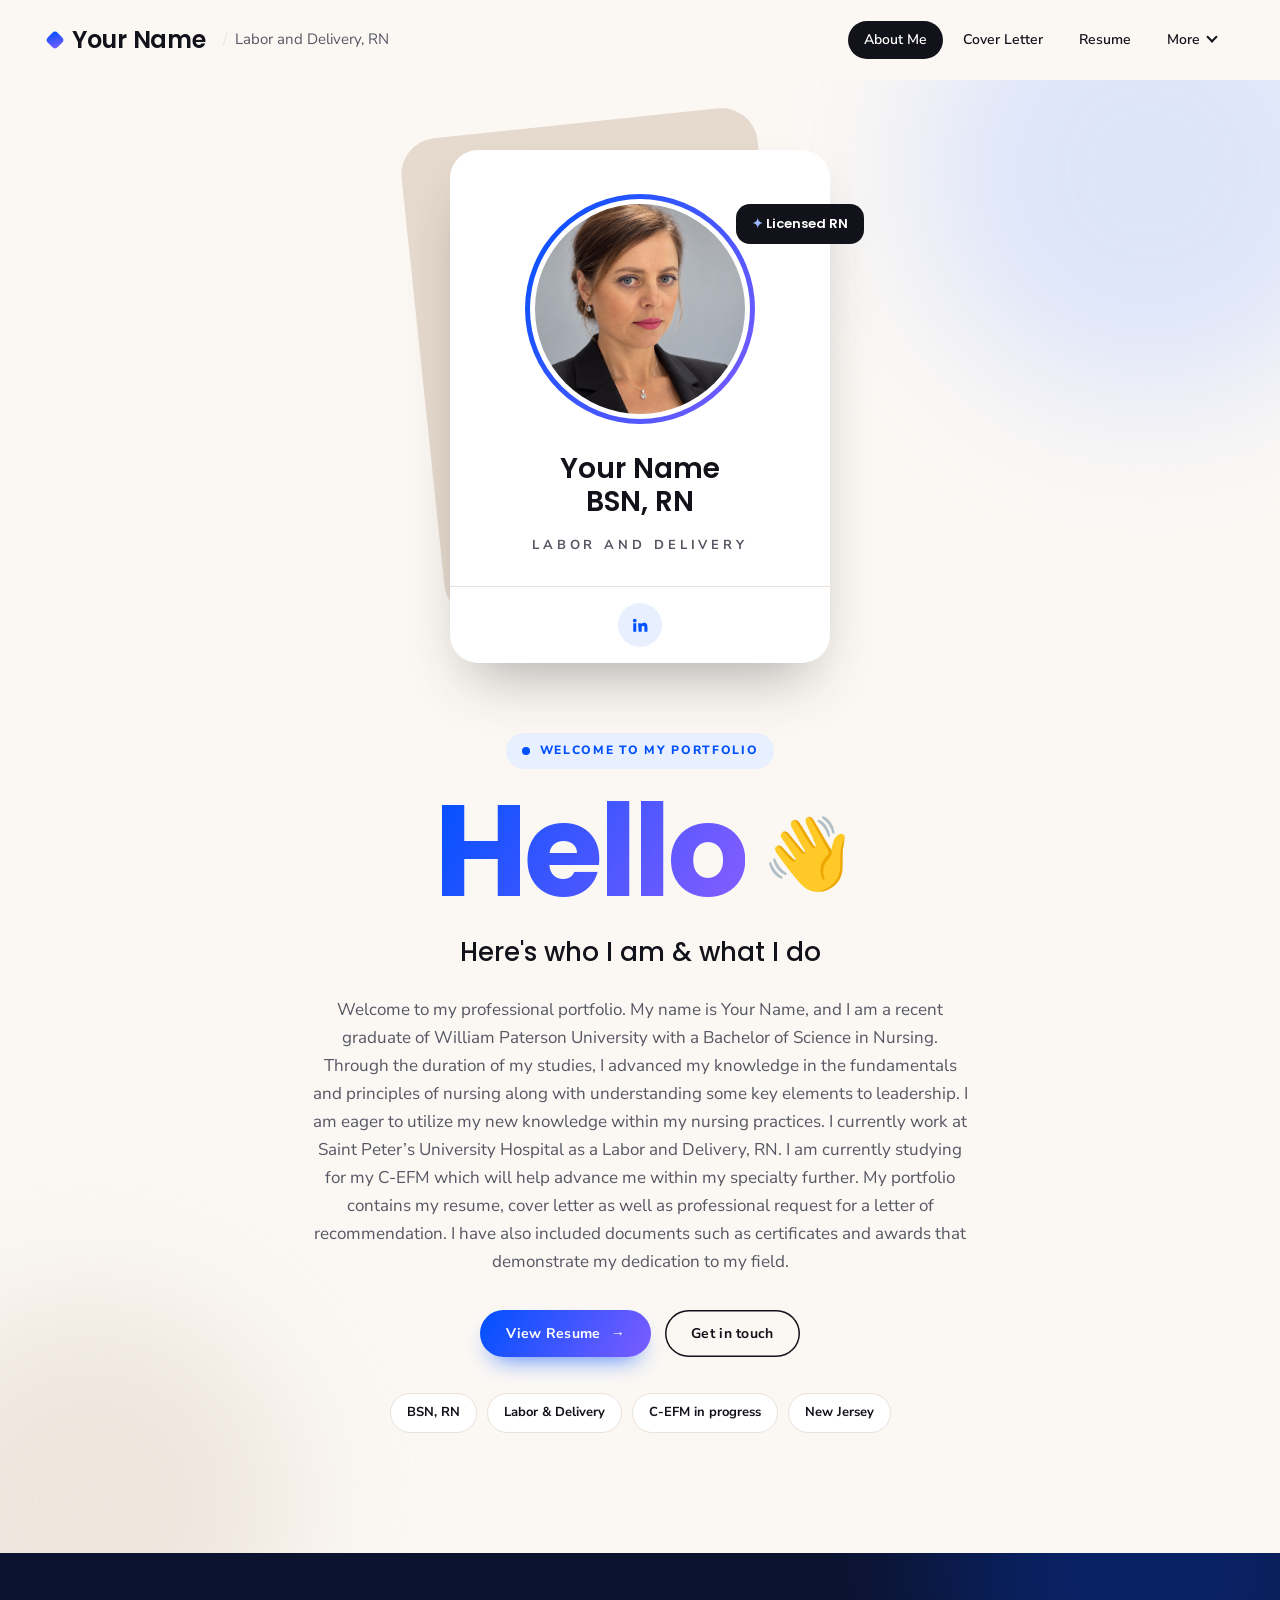
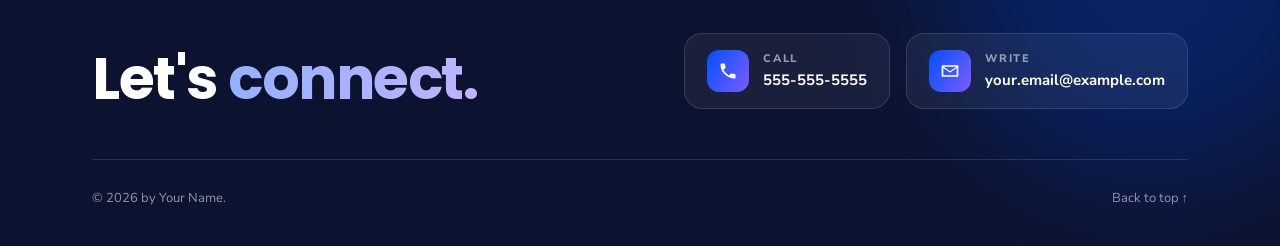
==== index.html @ bca7ead1 "Force browsers to load the new stylesheet Co-Authored-By: Claude Opus 5.5 (1M context) <noreply@anth" ====
<!doctype html>
<html lang="en">
<head>
  <meta charset="utf-8">
  <meta name="viewport" content="width=device-width, initial-scale=1">
  <title>ABOUT ME | Your Name</title>
  <script>document.documentElement.classList.add("js")</script>
  <link rel="preconnect" href="https://fonts.googleapis.com">
  <link rel="preconnect" href="https://fonts.gstatic.com" crossorigin>
  <link href="https://fonts.googleapis.com/css2?family=Nunito+Sans:wght@400;600;700;800&family=Poppins:wght@500;600;700&display=swap" rel="stylesheet">
  <link rel="stylesheet" href="style.css?v=2">
</head>
<body>
  <header class="site-header" id="top">
    <a class="brand" href="index.html">
      <span class="brand-name">Your Name</span>
      <span class="brand-tag">Labor and Delivery, RN</span>
    </a>
    <button class="menu-toggle" aria-label="Menu" aria-expanded="false"><span></span><span></span><span></span></button>
    <nav class="nav">
      <a href="index.html" class="active">About Me</a>
      <a href="cover-letter.html">Cover Letter</a>
      <a href="resume.html">Resume</a>
      <div class="more">
        <button>More</button>
        <div class="dropdown"><div class="dropdown-inner">
          <a href="reference-request.html">Reference Request</a>
          <a href="references.html">References</a>
        </div></div>
      </div>
    </nav>
  </header>

  <main>
    <section class="hero">
      <div class="blob blob-blue"></div>
      <div class="blob blob-beige"></div>
      <div class="container">
        <div class="portrait reveal">
          <div class="badge-float">Licensed RN</div>
          <div class="profile-card">
            <div class="photo-ring"><img class="photo" src="images/headshot.png" alt="Your Name" style="object-position: 50% 22%"></div>
            <h2>Your Name<br>BSN, RN</h2>
            <div class="role">Labor and Delivery</div>
            <div class="social">
              <a href="https://www.linkedin.com/" target="_blank" rel="noopener" aria-label="LinkedIn">
                <svg viewBox="0 0 24 24"><path d="M4.98 3.5a2.5 2.5 0 1 1 0 5 2.5 2.5 0 0 1 0-5zM3 9.5h4V21H3zM9.5 9.5h3.8v1.6h.06c.53-1 1.83-2.06 3.77-2.06 4.03 0 4.77 2.65 4.77 6.1V21h-4v-5.1c0-1.22-.02-2.78-1.7-2.78-1.7 0-1.96 1.33-1.96 2.7V21h-4z"/></svg>
              </a>
            </div>
          </div>
        </div>

        <div class="hero-text">
          <div class="eyebrow reveal"><span class="dot"></span>Welcome to my portfolio</div>
          <h1 class="reveal" style="--d:.1s"><span class="grad-text">Hello</span><span class="wave">👋</span></h1>
          <div class="sub reveal" style="--d:.2s">Here's who I am &amp; what I do</div>
          <p class="reveal" style="--d:.3s">Welcome to my professional portfolio. My name is Your Name, and I am a recent graduate of William Paterson University with a Bachelor of Science in Nursing. Through the duration of my studies, I advanced my knowledge in the fundamentals and principles of nursing along with understanding some key elements to leadership. I am eager to utilize my new knowledge within my nursing practices. I currently work at Saint Peter’s University Hospital as a Labor and Delivery, RN. I am currently studying for my C-EFM which will help advance me within my specialty further. My portfolio contains my resume, cover letter as well as professional request for a letter of recommendation. I have also included documents such as certificates and awards that demonstrate my dedication to my field.</p>
          <div class="actions reveal" style="--d:.4s">
            <a class="btn" href="resume.html">View Resume <span class="arrow">→</span></a>
            <a class="btn btn-ghost" href="mailto:your.email@example.com">Get in touch</a>
          </div>
          <div class="chips reveal" style="--d:.5s">
            <span class="chip">BSN, RN</span>
            <span class="chip">Labor &amp; Delivery</span>
            <span class="chip">C-EFM in progress</span>
            <span class="chip">New Jersey</span>
          </div>
        </div>
      </div>
    </section>
  </main>

  <footer class="site-footer">
    <div class="blob blob-blue"></div>
    <div class="container">
      <div class="footer-top">
        <h2>Let's <span class="light">connect.</span></h2>
        <div class="contact-cards">
          <a class="contact-card" href="tel:5555555555">
            <span class="ic"><svg viewBox="0 0 24 24"><path d="M6.6 10.8a15.1 15.1 0 0 0 6.6 6.6l2.2-2.2a1 1 0 0 1 1-.25c1.1.37 2.3.57 3.6.57a1 1 0 0 1 1 1V20a1 1 0 0 1-1 1A17 17 0 0 1 3 4a1 1 0 0 1 1-1h3.5a1 1 0 0 1 1 1c0 1.25.2 2.45.57 3.57a1 1 0 0 1-.25 1z"/></svg></span>
            <span><span class="label">Call</span><span class="value">555-555-5555</span></span>
          </a>
          <a class="contact-card" href="mailto:your.email@example.com">
            <span class="ic"><svg viewBox="0 0 24 24"><path d="M3 5h18a1 1 0 0 1 1 1v12a1 1 0 0 1-1 1H3a1 1 0 0 1-1-1V6a1 1 0 0 1 1-1zm1.4 2L12 12.2 19.6 7zM20 8.4l-7.4 5.1a1 1 0 0 1-1.2 0L4 8.4V17h16z"/></svg></span>
            <span><span class="label">Write</span><span class="value">your.email@example.com</span></span>
          </a>
        </div>
      </div>
      <div class="footer-bottom">
        <span>© 2026 by Your Name.</span>
        <a href="#top">Back to top ↑</a>
      </div>
    </div>
  </footer>
  <script src="script.js?v=2"></script>
</body>
</html>
---- style.css ----
/* ===== Colors & fonts (change these to restyle the whole site) ===== */
:root {
  --blue: #0050ff;
  --violet: #7c5cff;
  --sky: #e8efff;
  --beige: #e6dace;
  --beige-light: #f4ece6;
  --cream: #fbf8f4;
  --ink: #12131a;
  --ink-soft: #555763;
  --line: #e9e2da;
  --navy: #0c1330;
  --white: #fff;
  --grad: linear-gradient(120deg, var(--blue) 0%, var(--violet) 100%);
  --radius: 22px;
  --shadow: 0 10px 30px -12px rgba(46, 44, 41, .25);
  --shadow-lg: 0 30px 60px -22px rgba(46, 44, 41, .4);
  --heading-font: "Poppins", sans-serif;
  --body-font: "Nunito Sans", "Avenir", Helvetica, Arial, sans-serif;
}

* { box-sizing: border-box; margin: 0; padding: 0; }
html { -webkit-text-size-adjust: 100%; scroll-behavior: smooth; }
body {
  font-family: var(--body-font);
  color: var(--ink);
  background: var(--cream);
  font-size: 15px;
  line-height: 1.65;
  overflow-x: hidden;
}
a { color: inherit; }
img { display: block; max-width: 100%; }
.container { max-width: 1160px; margin: 0 auto; padding: 0 32px; position: relative; z-index: 1; }
.grad-text {
  background: linear-gradient(120deg, var(--blue), var(--violet), var(--blue));
  background-size: 200% 100%;
  -webkit-background-clip: text; background-clip: text; color: transparent;
  animation: shimmer 8s ease-in-out infinite alternate;
}

/* ===== Header ===== */
.site-header {
  position: sticky; top: 0; z-index: 50;
  display: flex; align-items: center; justify-content: space-between;
  padding: 20px 48px;
  background: rgba(251, 248, 244, .78);
  -webkit-backdrop-filter: blur(14px); backdrop-filter: blur(14px);
  transition: box-shadow .3s, padding .3s;
}
.site-header.scrolled { padding: 12px 48px; box-shadow: 0 1px 0 var(--line), 0 10px 30px -18px rgba(0,0,0,.25); }
.brand { display: flex; align-items: center; gap: 18px; text-decoration: none; }
.brand-name {
  display: flex; align-items: center; gap: 10px;
  font-family: var(--heading-font); font-weight: 600; font-size: 24px; letter-spacing: -.3px;
}
.brand-name::before { content: ""; width: 14px; height: 14px; border-radius: 4px; background: var(--grad); transform: rotate(45deg); }
.brand-tag { font-size: 15px; color: var(--ink-soft); }
.brand-tag::before { content: "/"; margin-right: 8px; color: var(--line); }

.nav { display: flex; align-items: center; gap: 4px; }
.nav a, .nav button {
  font: 600 14px var(--body-font); text-decoration: none; color: var(--ink);
  background: none; border: 0; cursor: pointer;
  padding: 9px 16px; border-radius: 999px; line-height: 1.4;
  transition: background .2s, color .2s;
}
.nav a:hover, .nav button:hover { background: rgba(0, 80, 255, .08); color: var(--blue); }
.nav a.active, .nav button.active { background: var(--ink); color: var(--white); }
.nav .more { position: relative; }
.nav .more > button::after {
  content: ""; display: inline-block; width: 6px; height: 6px; margin-left: 8px;
  border-right: 2px solid currentColor; border-bottom: 2px solid currentColor;
  transform: rotate(45deg); position: relative; top: -3px;
}
.nav .dropdown { display: none; position: absolute; right: 0; top: 100%; padding-top: 10px; min-width: 210px; }
.nav .dropdown-inner { background: var(--white); border: 1px solid var(--line); border-radius: 16px; padding: 8px; box-shadow: var(--shadow-lg); }
.nav .dropdown a { display: block; border-radius: 10px; padding: 10px 14px; }
.nav .dropdown a.active { background: var(--sky); color: var(--blue); }
.nav .more:hover .dropdown, .nav .more.open .dropdown { display: block; }
.menu-toggle { display: none; background: none; border: 0; cursor: pointer; padding: 8px; }
.menu-toggle span { display: block; width: 24px; height: 2px; background: var(--ink); margin: 5px 0; border-radius: 2px; transition: transform .3s, opacity .3s; }
.menu-toggle.open span:nth-child(1) { transform: translateY(7px) rotate(45deg); }
.menu-toggle.open span:nth-child(2) { opacity: 0; }
.menu-toggle.open span:nth-child(3) { transform: translateY(-7px) rotate(-45deg); }

/* ===== Buttons, chips, eyebrow ===== */
.btn {
  display: inline-flex; align-items: center; gap: 10px;
  background: var(--grad); color: var(--white);
  font: 700 14px var(--body-font); letter-spacing: .3px; text-decoration: none;
  padding: 14px 26px; border-radius: 999px; border: 0;
  box-shadow: 0 12px 24px -12px rgba(0, 80, 255, .8);
  transition: transform .2s, box-shadow .2s, background .2s, color .2s;
}
.btn:hover { transform: translateY(-2px); box-shadow: 0 18px 30px -12px rgba(0, 80, 255, .85); }
.btn .arrow { transition: transform .2s; }
.btn:hover .arrow { transform: translateX(4px); }
.btn-ghost { background: transparent; color: var(--ink); box-shadow: inset 0 0 0 1.5px var(--ink); }
.btn-ghost:hover { background: var(--ink); color: var(--white); box-shadow: inset 0 0 0 1.5px var(--ink); }
.eyebrow {
  display: inline-flex; align-items: center; gap: 10px;
  font-weight: 800; font-size: 12px; letter-spacing: .14em; text-transform: uppercase;
  color: var(--blue); background: var(--sky); padding: 8px 16px; border-radius: 999px;
}
.eyebrow .dot { width: 8px; height: 8px; border-radius: 50%; background: var(--blue); animation: pulse 2s infinite; }
.chips { display: flex; flex-wrap: wrap; gap: 10px; }
.chip { background: var(--white); border: 1px solid var(--line); border-radius: 999px; padding: 8px 16px; font-weight: 700; font-size: 13px; }

/* Soft blurred color blobs used as background decoration */
.blob { position: absolute; border-radius: 50%; filter: blur(70px); opacity: .6; pointer-events: none; z-index: 0; }
.blob-blue { background: #c9d8ff; }
.blob-beige { background: var(--beige); }
.blob-violet { background: #ddd3ff; }

/* ===== Home ===== */
.hero { position: relative; overflow: hidden; padding: 70px 0 120px; }
.hero .blob-blue { width: 460px; height: 460px; top: -140px; right: -100px; }
.hero .blob-beige { width: 420px; height: 420px; bottom: -160px; left: -120px; }
.hero .container { display: flex; flex-direction: column; align-items: center; gap: 70px; text-align: center; }
.portrait { position: relative; width: 380px; max-width: 100%; }
.portrait::before {
  content: ""; position: absolute; inset: -28px 50px 60px -28px;
  background: var(--beige); border-radius: 36px; transform: rotate(-6deg); z-index: -1;
}
.profile-card {
  position: relative; background: var(--white); border-radius: 28px; box-shadow: var(--shadow-lg);
  padding: 44px 32px 0; text-align: center; overflow: hidden; transition: transform .4s;
}
.profile-card:hover { transform: translateY(-6px) rotate(-1deg); }
.photo-ring { width: 230px; height: 230px; margin: 0 auto 28px; border-radius: 50%; padding: 5px; background: var(--grad); }
.photo { width: 100%; height: 100%; border-radius: 50%; object-fit: cover; border: 5px solid var(--white); background: var(--white); }
.profile-card h2 { font: 600 28px/1.2 var(--heading-font); }
.profile-card .role { font-size: 13px; font-weight: 700; letter-spacing: .3em; text-transform: uppercase; color: var(--ink-soft); margin: 16px 0 30px; }
.social { margin: 0 -32px; border-top: 1px solid var(--line); display: flex; justify-content: center; padding: 16px; }
.social a { width: 44px; height: 44px; border-radius: 50%; display: grid; place-items: center; background: var(--sky); transition: background .2s, transform .2s; }
.social a svg { width: 18px; height: 18px; fill: var(--blue); transition: fill .2s; }
.social a:hover { background: var(--blue); transform: translateY(-2px); }
.social a:hover svg { fill: var(--white); }
.badge-float {
  position: absolute; right: -34px; top: 54px; z-index: 2;
  background: var(--ink); color: var(--white); font: 600 13px var(--heading-font);
  padding: 10px 16px; border-radius: 14px; box-shadow: var(--shadow-lg);
  animation: float 5s ease-in-out infinite;
}
.badge-float::before { content: "✦ "; color: #9db6ff; }
.hero-text h1 {
  font: 700 clamp(72px, 10vw, 132px)/.95 var(--heading-font); letter-spacing: -4px;
  margin: 22px 0 14px; display: flex; align-items: center; justify-content: center; gap: 18px;
}
.hero-text { max-width: 720px; }
.hero-text h1 .grad-text { padding-bottom: 6px; }
.wave { font-size: .55em; display: inline-block; transform-origin: 70% 70%; animation: wave 2.6s ease-in-out infinite; }
.hero-text .sub { font: 500 26px var(--heading-font); }
.hero-text p { max-width: 660px; color: var(--ink-soft); font-size: 17px; margin: 24px auto 34px; }
.actions { display: flex; gap: 14px; flex-wrap: wrap; justify-content: center; }
.hero-text .chips { margin-top: 36px; justify-content: center; }

/* ===== Subpage header ===== */
.page-hero { position: relative; overflow: hidden; text-align: center; padding: 80px 0 64px; }
.page-hero .blob-blue { width: 380px; height: 380px; top: -160px; left: 8%; }
.page-hero .blob-violet { width: 320px; height: 320px; top: -120px; right: 6%; }
.page-hero h1 { font: 700 clamp(40px, 6vw, 70px)/1.05 var(--heading-font); letter-spacing: -2px; margin-top: 20px; }
.section { padding-bottom: 120px; position: relative; }

/* ===== Resume ===== */
.resume { max-width: 960px; }
.section-head { display: flex; justify-content: space-between; align-items: center; gap: 20px; margin-bottom: 36px; }
.section-head h2 { font: 700 30px var(--heading-font); display: flex; align-items: center; gap: 14px; }
.section-head h2 .count { font: 800 12px var(--body-font); color: var(--blue); background: var(--sky); border-radius: 999px; padding: 4px 12px; }
.section-head.spaced { margin-top: 90px; }
.timeline { position: relative; padding-left: 46px; }
.timeline::before { content: ""; position: absolute; left: 11px; top: 10px; bottom: 10px; width: 2px; background: linear-gradient(var(--blue), var(--violet), transparent); }
.entry {
  position: relative; background: var(--white); border-radius: var(--radius); box-shadow: var(--shadow);
  padding: 36px 40px; margin-bottom: 28px;
  display: grid; grid-template-columns: 250px 1fr; gap: 40px;
  transition: transform .3s, box-shadow .3s;
}
.entry:hover { transform: translateY(-4px); box-shadow: var(--shadow-lg); }
.entry::before {
  content: ""; position: absolute; left: -43px; top: 42px; width: 18px; height: 18px; border-radius: 50%;
  background: var(--white); border: 4px solid var(--blue); box-shadow: 0 0 0 6px var(--cream);
}
.when { display: inline-block; font: 600 13px var(--heading-font); color: var(--blue); background: var(--sky); padding: 6px 14px; border-radius: 999px; margin-bottom: 16px; }
.entry .title { font: 600 20px/1.3 var(--heading-font); }
.entry .place { font-size: 14px; color: var(--ink-soft); margin-top: 6px; }
.entry .loc { font-size: 13px; color: var(--ink-soft); margin-top: 6px; display: flex; align-items: center; gap: 8px; }
.entry .loc::before { content: ""; width: 7px; height: 7px; border-radius: 50%; background: var(--violet); }
.entry .lead { font-weight: 800; margin-bottom: 14px; }
.entry .degree { font-weight: 800; font-size: 14px; margin-top: 10px; }
.entry .desc { color: var(--ink-soft); font-size: 16px; align-self: center; }
.checklist { list-style: none; display: grid; gap: 10px; }
.checklist li { position: relative; padding-left: 30px; font-size: 14.5px; line-height: 1.5; }
.checklist li::before {
  content: ""; position: absolute; left: 0; top: 1px; width: 19px; height: 19px; border-radius: 50%;
  background: var(--sky) url("data:image/svg+xml,%3Csvg xmlns='http://www.w3.org/2000/svg' viewBox='0 0 16 16'%3E%3Cpath d='M3.5 8.5l3 3 6-6.5' fill='none' stroke='%230050ff' stroke-width='2.4' stroke-linecap='round' stroke-linejoin='round'/%3E%3C/svg%3E") center / 11px no-repeat;
}

/* ===== Letters (cover letter + reference request) ===== */
.letter-card {
  position: relative; overflow: hidden; margin: 0 auto;
  background: var(--white); border-radius: 28px; box-shadow: var(--shadow-lg);
  padding: 60px;
}
.letter-card::before { content: ""; position: absolute; left: 0; top: 0; right: 0; height: 6px; background: var(--grad); }
.letter-card.with-art { max-width: 1000px; display: grid; grid-template-columns: 1fr 300px; gap: 60px; }
.letter-card.narrow { max-width: 780px; }
.letter h2 { font: 600 26px var(--heading-font); }
.letter .role-line { color: var(--blue); font-weight: 800; font-size: 12px; letter-spacing: .16em; text-transform: uppercase; margin: 6px 0 34px; }
.letter .salutation { font: 600 18px var(--heading-font); margin-bottom: 18px; }
.letter p { margin-bottom: 16px; color: #2c2d35; font-size: 16px; }
.letter .signature { margin-top: 30px; font: 600 16px var(--heading-font); }
.callout {
  display: flex; align-items: center; gap: 14px; margin: 6px 0 22px;
  background: var(--sky); border-radius: 16px; padding: 16px 20px; font: 600 15px var(--heading-font); color: var(--blue);
}
.callout::before { content: "→"; font-size: 20px; }
.art-col { position: relative; align-self: center; }
.art-col::before { content: ""; position: absolute; inset: -16px; border-radius: 50%; border: 2px dashed #b9cbff; }
.art { width: 100%; aspect-ratio: 300 / 380; border-radius: 50%; object-fit: cover; box-shadow: var(--shadow-lg); }

/* ===== References ===== */
.refs-banner { position: relative; border-radius: 28px; overflow: hidden; height: 240px; margin-bottom: 44px; box-shadow: var(--shadow); }
.refs-banner img { width: 100%; height: 100%; object-fit: cover; }
.refs-banner::after { content: ""; position: absolute; inset: 0; background: linear-gradient(90deg, rgba(12,19,48,.55), rgba(12,19,48,0) 60%); }
.refs-banner p { position: absolute; left: 40px; bottom: 34px; z-index: 1; color: var(--white); font: 600 24px/1.3 var(--heading-font); max-width: 380px; }
.ref-grid { display: grid; grid-template-columns: repeat(3, 1fr); gap: 24px; }
.ref-card { background: var(--white); border-radius: var(--radius); box-shadow: var(--shadow); padding: 28px; transition: transform .3s, box-shadow .3s; }
.ref-card:hover { transform: translateY(-4px); box-shadow: var(--shadow-lg); }
.ref-top { display: flex; gap: 14px; align-items: center; margin-bottom: 16px; }
.avatar { width: 52px; height: 52px; flex-shrink: 0; border-radius: 16px; background: var(--grad); display: grid; place-items: center; }
.avatar svg { width: 24px; height: 24px; fill: var(--white); }
.ref-name { font: 600 16px/1.3 var(--heading-font); }
.ref-title { font-size: 13px; font-weight: 800; color: var(--blue); }
.ref-org { font-size: 14px; color: var(--ink-soft); margin-bottom: 14px; }
.ref-contact a {
  display: flex; align-items: center; gap: 10px; margin-top: 8px; padding: 10px 12px;
  border-radius: 12px; background: var(--cream); font-size: 14px; text-decoration: none;
  overflow-wrap: anywhere; transition: background .2s, color .2s;
}
.ref-contact a:hover { background: var(--sky); color: var(--blue); }
.ref-contact svg { width: 16px; height: 16px; flex-shrink: 0; fill: currentColor; }

/* ===== Footer ===== */
.site-footer { position: relative; overflow: hidden; background: var(--navy); color: var(--white); padding: 80px 0 36px; }
.site-footer .blob { opacity: .25; }
.site-footer .blob-blue { width: 420px; height: 420px; top: -200px; right: -80px; background: var(--blue); }
.footer-top { display: flex; justify-content: space-between; align-items: flex-end; gap: 40px; flex-wrap: wrap; padding-bottom: 50px; border-bottom: 1px solid rgba(255,255,255,.12); }
.footer-top h2 { font: 700 clamp(38px, 5vw, 58px)/1.05 var(--heading-font); letter-spacing: -1.5px; }
.footer-top h2 .light { background: linear-gradient(120deg, #8fb0ff, #c3b3ff); -webkit-background-clip: text; background-clip: text; color: transparent; }
.contact-cards { display: flex; gap: 16px; flex-wrap: wrap; }
.contact-card {
  display: flex; align-items: center; gap: 14px; text-decoration: none; color: var(--white);
  background: rgba(255,255,255,.06); border: 1px solid rgba(255,255,255,.12); border-radius: 18px; padding: 16px 22px;
  transition: background .2s, transform .2s;
}
.contact-card:hover { background: rgba(255,255,255,.12); transform: translateY(-3px); }
.contact-card .ic { width: 42px; height: 42px; flex-shrink: 0; border-radius: 12px; background: var(--grad); display: grid; place-items: center; }
.contact-card .ic svg { width: 20px; height: 20px; fill: var(--white); }
.contact-card .label { display: block; font-size: 11px; font-weight: 800; letter-spacing: .16em; text-transform: uppercase; color: rgba(255,255,255,.55); }
.contact-card .value { font-weight: 700; font-size: 15px; }
.footer-bottom { display: flex; justify-content: space-between; gap: 20px; padding-top: 28px; font-size: 13px; color: rgba(255,255,255,.55); }
.footer-bottom a { text-decoration: none; }
.footer-bottom a:hover { color: var(--white); }

/* ===== Scroll-in animation ===== */
.js .reveal { opacity: 0; transform: translateY(26px); transition: opacity .8s ease, transform .8s cubic-bezier(.2,.7,.2,1); transition-delay: var(--d, 0s); }
.js .reveal.in { opacity: 1; transform: none; }

@keyframes shimmer { from { background-position: 0% 50%; } to { background-position: 100% 50%; } }
@keyframes float { 0%, 100% { transform: translateY(0); } 50% { transform: translateY(-10px); } }
@keyframes pulse { 0% { box-shadow: 0 0 0 0 rgba(0,80,255,.5); } 70% { box-shadow: 0 0 0 10px rgba(0,80,255,0); } 100% { box-shadow: 0 0 0 0 rgba(0,80,255,0); } }
@keyframes wave { 0%, 60%, 100% { transform: rotate(0); } 10%, 30% { transform: rotate(16deg); } 20%, 40% { transform: rotate(-8deg); } }

@media (prefers-reduced-motion: reduce) {
  *, *::before, *::after { animation: none !important; transition: none !important; }
  .js .reveal { opacity: 1; transform: none; }
  html { scroll-behavior: auto; }
}

/* ===== Tablet & phone ===== */
@media (max-width: 1000px) {
  .ref-grid { grid-template-columns: repeat(2, 1fr); }
}
@media (max-width: 860px) {
  .container { padding: 0 16px; }
  .site-header, .site-header.scrolled { padding: 12px 16px; }
  .brand { flex-direction: column; align-items: flex-start; gap: 0; }
  .brand-name { font-size: 20px; }
  .brand-tag { font-size: 13px; }
  .menu-toggle { display: block; }
  .nav {
    display: none; position: absolute; top: 100%; left: 0; right: 0;
    flex-direction: column; align-items: stretch; gap: 2px;
    background: var(--cream); padding: 10px 16px 20px; box-shadow: 0 20px 30px -20px rgba(0,0,0,.3);
  }
  .nav.open { display: flex; }
  .nav a, .nav button { font-size: 16px; padding: 12px 16px; text-align: left; }
  .nav .more > button { display: none; }
  .nav .dropdown { display: block; position: static; padding: 0; }
  .nav .dropdown-inner { border: 0; box-shadow: none; padding: 0; background: none; }
  .nav .dropdown a { padding: 12px 16px; border-radius: 999px; }
  .nav .dropdown a.active { background: var(--ink); color: var(--white); }

  .hero { padding: 50px 0 80px; }
  .hero .container { gap: 56px; }
  .portrait { width: calc(100% - 30px); max-width: 340px; }
  .photo-ring { width: 200px; height: 200px; }
  .badge-float { right: -14px; }
  .hero-text h1 { letter-spacing: -2px; }
  .hero-text .sub { font-size: 21px; }

  .page-hero { padding: 50px 0 40px; }
  .section { padding-bottom: 80px; }
  .section-head { flex-wrap: wrap; }
  .section-head h2 { font-size: 24px; }
  .section-head.spaced { margin-top: 60px; }
  .timeline { padding-left: 30px; }
  .timeline::before { left: 7px; }
  .entry { grid-template-columns: 1fr; gap: 18px; padding: 26px 22px; }
  .entry::before { left: -31px; top: 32px; width: 16px; height: 16px; }

  .letter-card, .letter-card.with-art { grid-template-columns: 1fr; gap: 40px; padding: 40px 22px; }
  .art-col { max-width: 240px; width: 100%; margin: 10px auto 0; }

  .refs-banner { height: 180px; }
  .refs-banner p { left: 22px; bottom: 22px; font-size: 19px; }
  .ref-grid { grid-template-columns: 1fr; }

  .site-footer { padding: 60px 0 30px; }
  .contact-card { width: 100%; }
  .footer-bottom { flex-direction: column; }
}
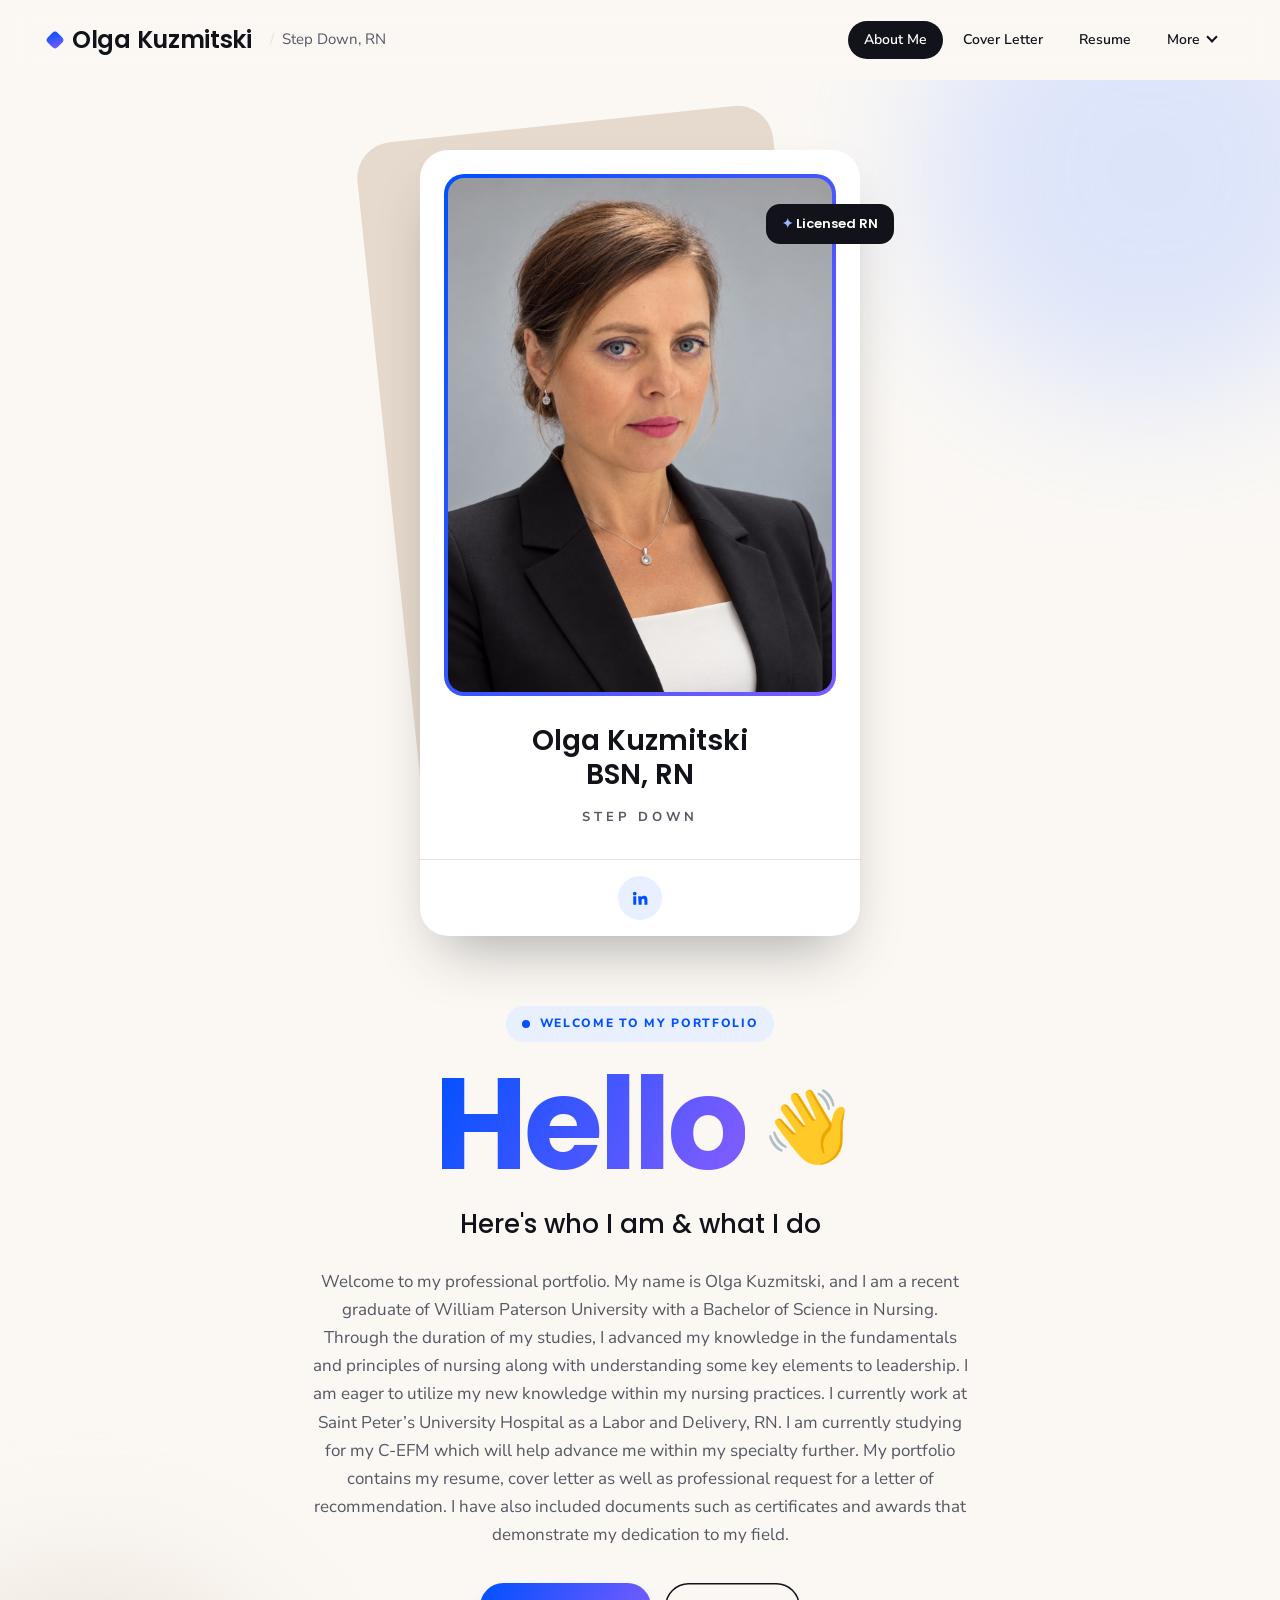
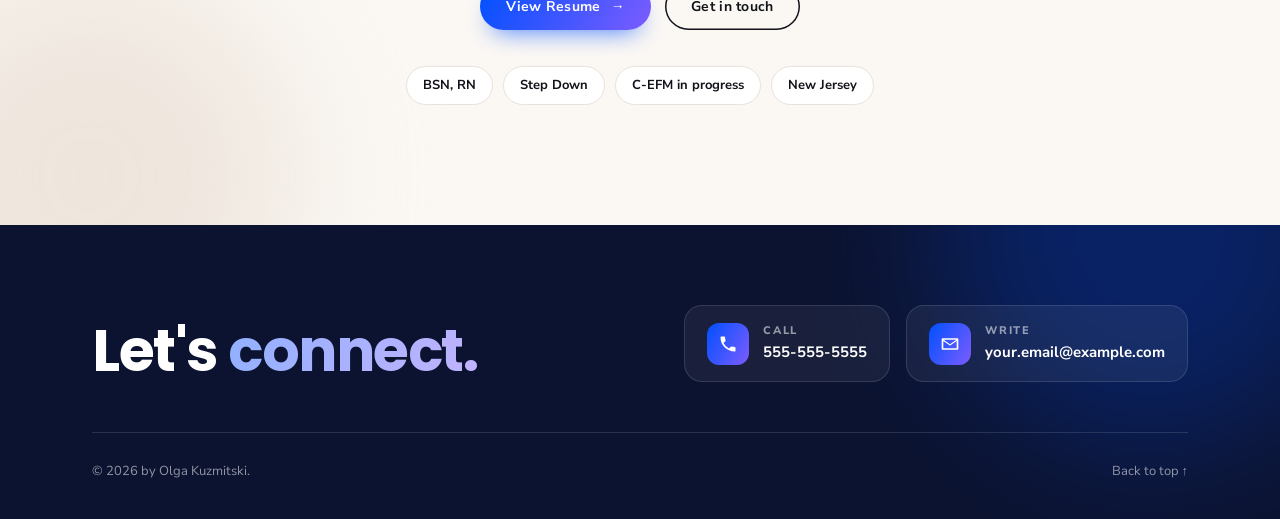
==== commit bcca471a: "Use Olga's name and Step Down title; show full-size rectangular headshot Co-Authored-By: Claude Opus" ====
--- a/index.html
+++ b/index.html
@@ -3,18 +3,18 @@
 <head>
   <meta charset="utf-8">
   <meta name="viewport" content="width=device-width, initial-scale=1">
-  <title>ABOUT ME | Your Name</title>
+  <title>ABOUT ME | Olga Kuzmitski</title>
   <script>document.documentElement.classList.add("js")</script>
   <link rel="preconnect" href="https://fonts.googleapis.com">
   <link rel="preconnect" href="https://fonts.gstatic.com" crossorigin>
   <link href="https://fonts.googleapis.com/css2?family=Nunito+Sans:wght@400;600;700;800&family=Poppins:wght@500;600;700&display=swap" rel="stylesheet">
-  <link rel="stylesheet" href="style.css?v=2">
+  <link rel="stylesheet" href="style.css?v=3">
 </head>
 <body>
   <header class="site-header" id="top">
     <a class="brand" href="index.html">
-      <span class="brand-name">Your Name</span>
-      <span class="brand-tag">Labor and Delivery, RN</span>
+      <span class="brand-name">Olga Kuzmitski</span>
+      <span class="brand-tag">Step Down, RN</span>
     </a>
     <button class="menu-toggle" aria-label="Menu" aria-expanded="false"><span></span><span></span><span></span></button>
     <nav class="nav">
@@ -39,9 +39,9 @@
         <div class="portrait reveal">
           <div class="badge-float">Licensed RN</div>
           <div class="profile-card">
-            <div class="photo-ring"><img class="photo" src="images/headshot.png" alt="Your Name" style="object-position: 50% 22%"></div>
-            <h2>Your Name<br>BSN, RN</h2>
-            <div class="role">Labor and Delivery</div>
+            <div class="photo-ring"><img class="photo" src="images/headshot.png" alt="Olga Kuzmitski"></div>
+            <h2>Olga Kuzmitski<br>BSN, RN</h2>
+            <div class="role">Step Down</div>
             <div class="social">
               <a href="https://www.linkedin.com/" target="_blank" rel="noopener" aria-label="LinkedIn">
                 <svg viewBox="0 0 24 24"><path d="M4.98 3.5a2.5 2.5 0 1 1 0 5 2.5 2.5 0 0 1 0-5zM3 9.5h4V21H3zM9.5 9.5h3.8v1.6h.06c.53-1 1.83-2.06 3.77-2.06 4.03 0 4.77 2.65 4.77 6.1V21h-4v-5.1c0-1.22-.02-2.78-1.7-2.78-1.7 0-1.96 1.33-1.96 2.7V21h-4z"/></svg>
@@ -54,14 +54,14 @@
           <div class="eyebrow reveal"><span class="dot"></span>Welcome to my portfolio</div>
           <h1 class="reveal" style="--d:.1s"><span class="grad-text">Hello</span><span class="wave">👋</span></h1>
           <div class="sub reveal" style="--d:.2s">Here's who I am &amp; what I do</div>
-          <p class="reveal" style="--d:.3s">Welcome to my professional portfolio. My name is Your Name, and I am a recent graduate of William Paterson University with a Bachelor of Science in Nursing. Through the duration of my studies, I advanced my knowledge in the fundamentals and principles of nursing along with understanding some key elements to leadership. I am eager to utilize my new knowledge within my nursing practices. I currently work at Saint Peter’s University Hospital as a Labor and Delivery, RN. I am currently studying for my C-EFM which will help advance me within my specialty further. My portfolio contains my resume, cover letter as well as professional request for a letter of recommendation. I have also included documents such as certificates and awards that demonstrate my dedication to my field.</p>
+          <p class="reveal" style="--d:.3s">Welcome to my professional portfolio. My name is Olga Kuzmitski, and I am a recent graduate of William Paterson University with a Bachelor of Science in Nursing. Through the duration of my studies, I advanced my knowledge in the fundamentals and principles of nursing along with understanding some key elements to leadership. I am eager to utilize my new knowledge within my nursing practices. I currently work at Saint Peter’s University Hospital as a Labor and Delivery, RN. I am currently studying for my C-EFM which will help advance me within my specialty further. My portfolio contains my resume, cover letter as well as professional request for a letter of recommendation. I have also included documents such as certificates and awards that demonstrate my dedication to my field.</p>
           <div class="actions reveal" style="--d:.4s">
             <a class="btn" href="resume.html">View Resume <span class="arrow">→</span></a>
             <a class="btn btn-ghost" href="mailto:your.email@example.com">Get in touch</a>
           </div>
           <div class="chips reveal" style="--d:.5s">
             <span class="chip">BSN, RN</span>
-            <span class="chip">Labor &amp; Delivery</span>
+            <span class="chip">Step Down</span>
             <span class="chip">C-EFM in progress</span>
             <span class="chip">New Jersey</span>
           </div>
@@ -87,11 +87,11 @@
         </div>
       </div>
       <div class="footer-bottom">
-        <span>© 2026 by Your Name.</span>
+        <span>© 2026 by Olga Kuzmitski.</span>
         <a href="#top">Back to top ↑</a>
       </div>
     </div>
   </footer>
-  <script src="script.js?v=2"></script>
+  <script src="script.js?v=3"></script>
 </body>
 </html>
--- a/style.css
+++ b/style.css
@@ -118,21 +118,22 @@
 .hero .blob-blue { width: 460px; height: 460px; top: -140px; right: -100px; }
 .hero .blob-beige { width: 420px; height: 420px; bottom: -160px; left: -120px; }
 .hero .container { display: flex; flex-direction: column; align-items: center; gap: 70px; text-align: center; }
-.portrait { position: relative; width: 380px; max-width: 100%; }
+.portrait { position: relative; width: 440px; max-width: 100%; }
 .portrait::before {
   content: ""; position: absolute; inset: -28px 50px 60px -28px;
   background: var(--beige); border-radius: 36px; transform: rotate(-6deg); z-index: -1;
 }
 .profile-card {
   position: relative; background: var(--white); border-radius: 28px; box-shadow: var(--shadow-lg);
-  padding: 44px 32px 0; text-align: center; overflow: hidden; transition: transform .4s;
+  padding: 24px 24px 0; text-align: center; overflow: hidden; transition: transform .4s;
 }
 .profile-card:hover { transform: translateY(-6px) rotate(-1deg); }
-.photo-ring { width: 230px; height: 230px; margin: 0 auto 28px; border-radius: 50%; padding: 5px; background: var(--grad); }
-.photo { width: 100%; height: 100%; border-radius: 50%; object-fit: cover; border: 5px solid var(--white); background: var(--white); }
+/* Photo keeps its own shape (3:4 portrait) so nothing is cropped */
+.photo-ring { width: 100%; aspect-ratio: 3 / 4; margin: 0 0 28px; border-radius: 20px; padding: 4px; background: var(--grad); }
+.photo { width: 100%; height: 100%; border-radius: 16px; object-fit: cover; background: var(--white); }
 .profile-card h2 { font: 600 28px/1.2 var(--heading-font); }
 .profile-card .role { font-size: 13px; font-weight: 700; letter-spacing: .3em; text-transform: uppercase; color: var(--ink-soft); margin: 16px 0 30px; }
-.social { margin: 0 -32px; border-top: 1px solid var(--line); display: flex; justify-content: center; padding: 16px; }
+.social { margin: 0 -24px; border-top: 1px solid var(--line); display: flex; justify-content: center; padding: 16px; }
 .social a { width: 44px; height: 44px; border-radius: 50%; display: grid; place-items: center; background: var(--sky); transition: background .2s, transform .2s; }
 .social a svg { width: 18px; height: 18px; fill: var(--blue); transition: fill .2s; }
 .social a:hover { background: var(--blue); transform: translateY(-2px); }
@@ -305,8 +306,9 @@
 
   .hero { padding: 50px 0 80px; }
   .hero .container { gap: 56px; }
-  .portrait { width: calc(100% - 30px); max-width: 340px; }
-  .photo-ring { width: 200px; height: 200px; }
+  .portrait { width: calc(100% - 30px); max-width: 380px; }
+  .profile-card { padding: 16px 16px 0; }
+  .social { margin: 0 -16px; }
   .badge-float { right: -14px; }
   .hero-text h1 { letter-spacing: -2px; }
   .hero-text .sub { font-size: 21px; }
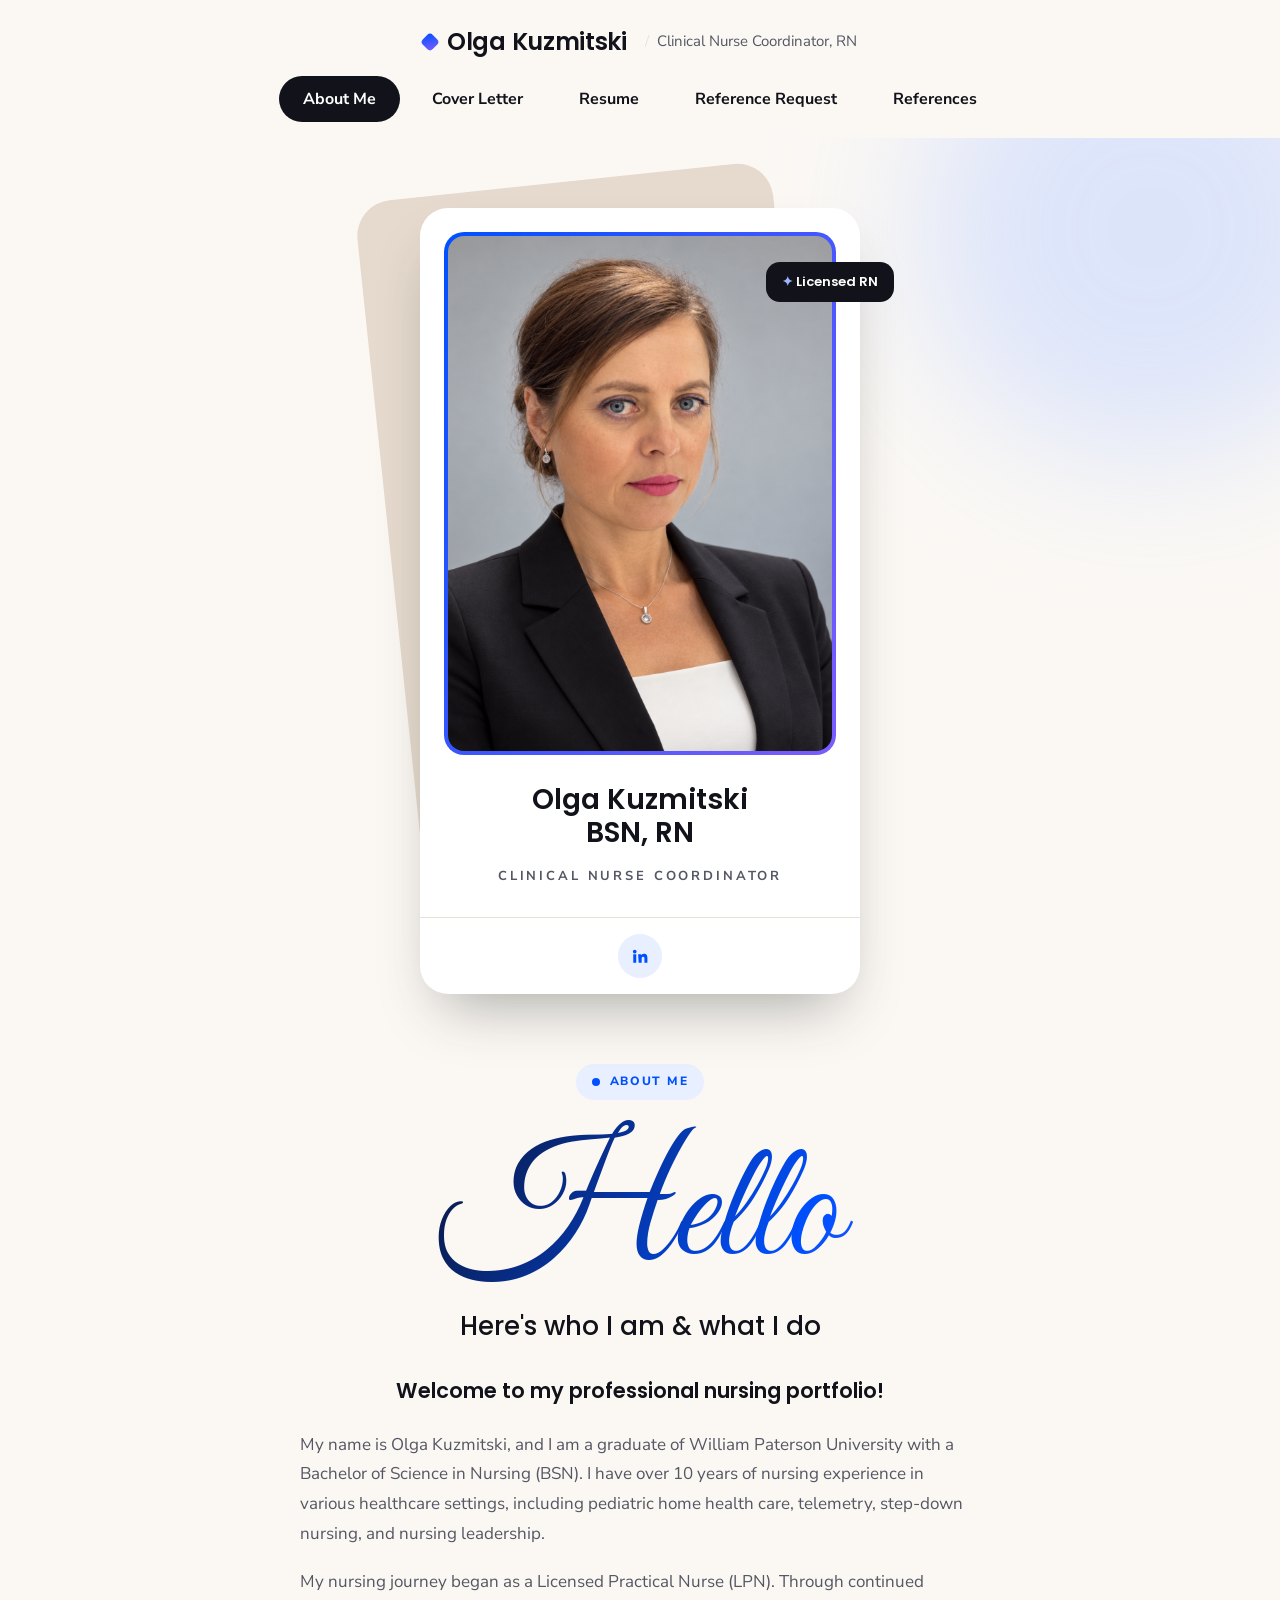
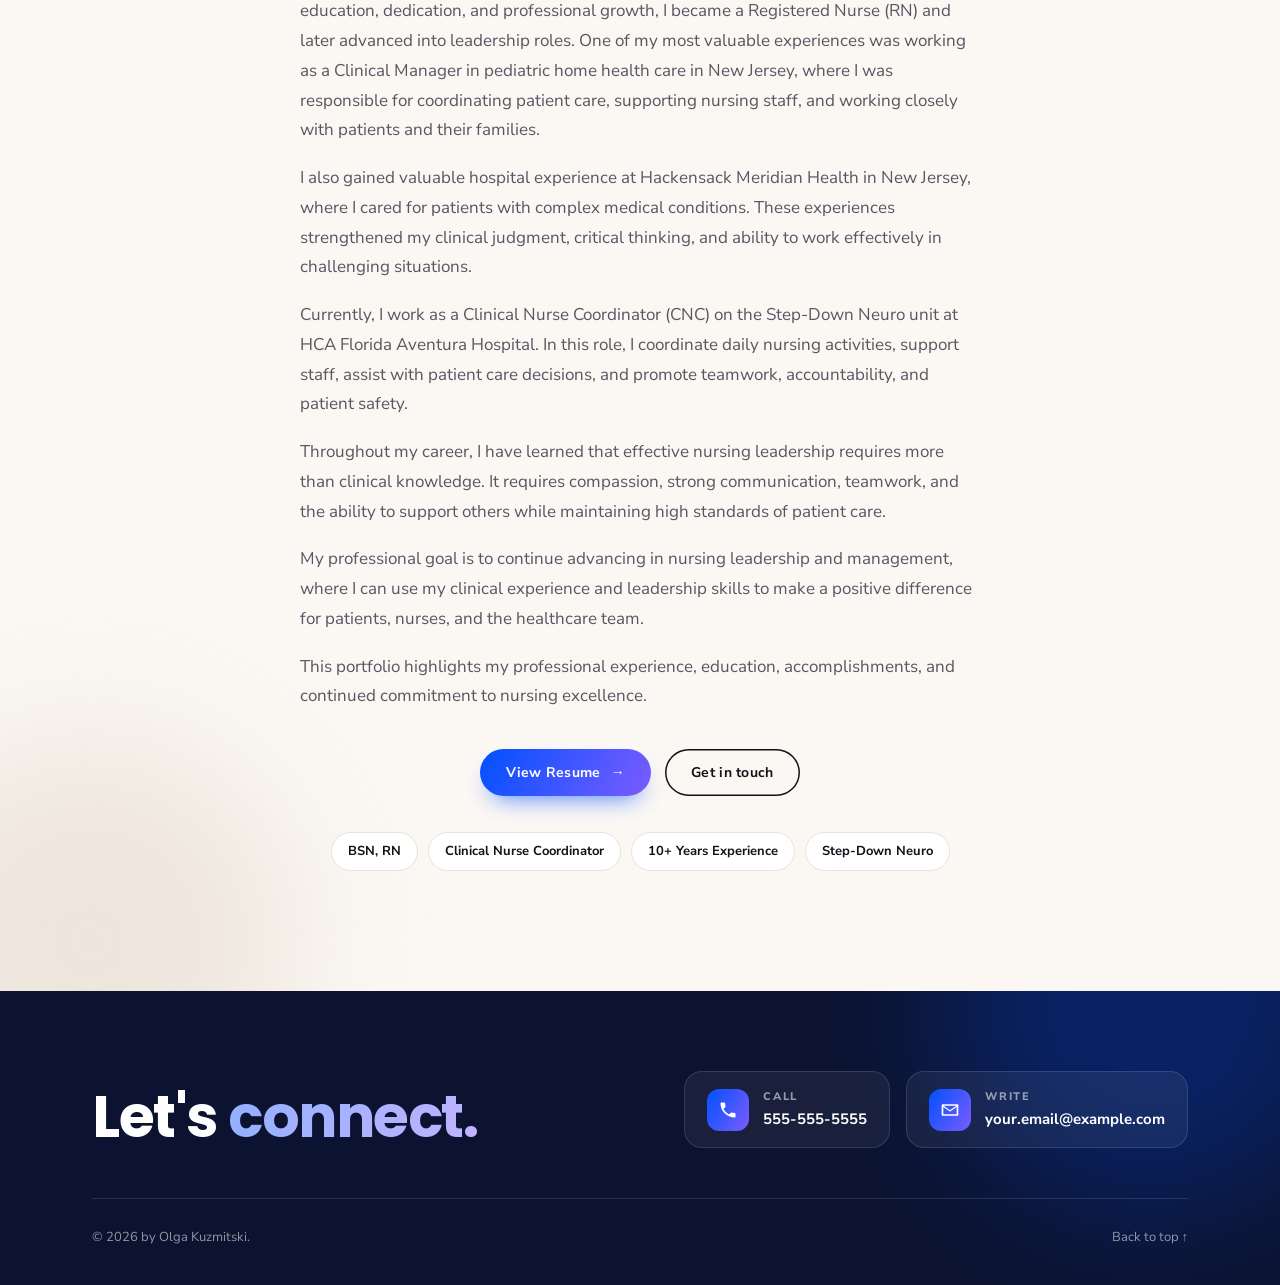
==== commit 1969136e: "Add Olga's About Me text, Clinical Nurse Coordinator title, centered tabs, script Hello Co-Authored-" ====
--- a/index.html
+++ b/index.html
@@ -7,27 +7,22 @@
   <script>document.documentElement.classList.add("js")</script>
   <link rel="preconnect" href="https://fonts.googleapis.com">
   <link rel="preconnect" href="https://fonts.gstatic.com" crossorigin>
-  <link href="https://fonts.googleapis.com/css2?family=Nunito+Sans:wght@400;600;700;800&family=Poppins:wght@500;600;700&display=swap" rel="stylesheet">
-  <link rel="stylesheet" href="style.css?v=3">
+  <link href="https://fonts.googleapis.com/css2?family=Nunito+Sans:wght@400;600;700;800&family=Poppins:wght@500;600;700&family=Great+Vibes&display=swap" rel="stylesheet">
+  <link rel="stylesheet" href="style.css?v=4">
 </head>
 <body>
   <header class="site-header" id="top">
     <a class="brand" href="index.html">
       <span class="brand-name">Olga Kuzmitski</span>
-      <span class="brand-tag">Step Down, RN</span>
+      <span class="brand-tag">Clinical Nurse Coordinator, RN</span>
     </a>
     <button class="menu-toggle" aria-label="Menu" aria-expanded="false"><span></span><span></span><span></span></button>
     <nav class="nav">
       <a href="index.html" class="active">About Me</a>
       <a href="cover-letter.html">Cover Letter</a>
       <a href="resume.html">Resume</a>
-      <div class="more">
-        <button>More</button>
-        <div class="dropdown"><div class="dropdown-inner">
-          <a href="reference-request.html">Reference Request</a>
-          <a href="references.html">References</a>
-        </div></div>
-      </div>
+      <a href="reference-request.html">Reference Request</a>
+      <a href="references.html">References</a>
     </nav>
   </header>
 
@@ -41,7 +36,7 @@
           <div class="profile-card">
             <div class="photo-ring"><img class="photo" src="images/headshot.png" alt="Olga Kuzmitski"></div>
             <h2>Olga Kuzmitski<br>BSN, RN</h2>
-            <div class="role">Step Down</div>
+            <div class="role">Clinical Nurse Coordinator</div>
             <div class="social">
               <a href="https://www.linkedin.com/" target="_blank" rel="noopener" aria-label="LinkedIn">
                 <svg viewBox="0 0 24 24"><path d="M4.98 3.5a2.5 2.5 0 1 1 0 5 2.5 2.5 0 0 1 0-5zM3 9.5h4V21H3zM9.5 9.5h3.8v1.6h.06c.53-1 1.83-2.06 3.77-2.06 4.03 0 4.77 2.65 4.77 6.1V21h-4v-5.1c0-1.22-.02-2.78-1.7-2.78-1.7 0-1.96 1.33-1.96 2.7V21h-4z"/></svg>
@@ -51,19 +46,28 @@
         </div>
 
         <div class="hero-text">
-          <div class="eyebrow reveal"><span class="dot"></span>Welcome to my portfolio</div>
-          <h1 class="reveal" style="--d:.1s"><span class="grad-text">Hello</span><span class="wave">👋</span></h1>
+          <div class="eyebrow reveal"><span class="dot"></span>About Me</div>
+          <h1 class="reveal" style="--d:.1s"><span class="grad-text">Hello</span></h1>
           <div class="sub reveal" style="--d:.2s">Here's who I am &amp; what I do</div>
-          <p class="reveal" style="--d:.3s">Welcome to my professional portfolio. My name is Olga Kuzmitski, and I am a recent graduate of William Paterson University with a Bachelor of Science in Nursing. Through the duration of my studies, I advanced my knowledge in the fundamentals and principles of nursing along with understanding some key elements to leadership. I am eager to utilize my new knowledge within my nursing practices. I currently work at Saint Peter’s University Hospital as a Labor and Delivery, RN. I am currently studying for my C-EFM which will help advance me within my specialty further. My portfolio contains my resume, cover letter as well as professional request for a letter of recommendation. I have also included documents such as certificates and awards that demonstrate my dedication to my field.</p>
+          <div class="about reveal" style="--d:.3s">
+            <p class="lead">Welcome to my professional nursing portfolio!</p>
+            <p>My name is Olga Kuzmitski, and I am a graduate of William Paterson University with a Bachelor of Science in Nursing (BSN). I have over 10 years of nursing experience in various healthcare settings, including pediatric home health care, telemetry, step-down nursing, and nursing leadership.</p>
+            <p>My nursing journey began as a Licensed Practical Nurse (LPN). Through continued education, dedication, and professional growth, I became a Registered Nurse (RN) and later advanced into leadership roles. One of my most valuable experiences was working as a Clinical Manager in pediatric home health care in New Jersey, where I was responsible for coordinating patient care, supporting nursing staff, and working closely with patients and their families.</p>
+            <p>I also gained valuable hospital experience at Hackensack Meridian Health in New Jersey, where I cared for patients with complex medical conditions. These experiences strengthened my clinical judgment, critical thinking, and ability to work effectively in challenging situations.</p>
+            <p>Currently, I work as a Clinical Nurse Coordinator (CNC) on the Step-Down Neuro unit at HCA Florida Aventura Hospital. In this role, I coordinate daily nursing activities, support staff, assist with patient care decisions, and promote teamwork, accountability, and patient safety.</p>
+            <p>Throughout my career, I have learned that effective nursing leadership requires more than clinical knowledge. It requires compassion, strong communication, teamwork, and the ability to support others while maintaining high standards of patient care.</p>
+            <p>My professional goal is to continue advancing in nursing leadership and management, where I can use my clinical experience and leadership skills to make a positive difference for patients, nurses, and the healthcare team.</p>
+            <p>This portfolio highlights my professional experience, education, accomplishments, and continued commitment to nursing excellence.</p>
+          </div>
           <div class="actions reveal" style="--d:.4s">
             <a class="btn" href="resume.html">View Resume <span class="arrow">→</span></a>
             <a class="btn btn-ghost" href="mailto:your.email@example.com">Get in touch</a>
           </div>
           <div class="chips reveal" style="--d:.5s">
             <span class="chip">BSN, RN</span>
-            <span class="chip">Step Down</span>
-            <span class="chip">C-EFM in progress</span>
-            <span class="chip">New Jersey</span>
+            <span class="chip">Clinical Nurse Coordinator</span>
+            <span class="chip">10+ Years Experience</span>
+            <span class="chip">Step-Down Neuro</span>
           </div>
         </div>
       </div>
@@ -92,6 +96,6 @@
       </div>
     </div>
   </footer>
-  <script src="script.js?v=3"></script>
+  <script src="script.js?v=4"></script>
 </body>
 </html>
--- a/style.css
+++ b/style.css
@@ -40,15 +40,16 @@
 }
 
 /* ===== Header ===== */
+/* Desktop: name on top, all tabs centered underneath */
 .site-header {
   position: sticky; top: 0; z-index: 50;
-  display: flex; align-items: center; justify-content: space-between;
-  padding: 20px 48px;
-  background: rgba(251, 248, 244, .78);
+  display: flex; flex-direction: column; align-items: center; gap: 14px;
+  padding: 22px 32px 16px;
+  background: rgba(251, 248, 244, .82);
   -webkit-backdrop-filter: blur(14px); backdrop-filter: blur(14px);
   transition: box-shadow .3s, padding .3s;
 }
-.site-header.scrolled { padding: 12px 48px; box-shadow: 0 1px 0 var(--line), 0 10px 30px -18px rgba(0,0,0,.25); }
+.site-header.scrolled { padding: 12px 32px 10px; box-shadow: 0 1px 0 var(--line), 0 10px 30px -18px rgba(0,0,0,.25); }
 .brand { display: flex; align-items: center; gap: 18px; text-decoration: none; }
 .brand-name {
   display: flex; align-items: center; gap: 10px;
@@ -58,26 +59,14 @@
 .brand-tag { font-size: 15px; color: var(--ink-soft); }
 .brand-tag::before { content: "/"; margin-right: 8px; color: var(--line); }
 
-.nav { display: flex; align-items: center; gap: 4px; }
-.nav a, .nav button {
-  font: 600 14px var(--body-font); text-decoration: none; color: var(--ink);
-  background: none; border: 0; cursor: pointer;
-  padding: 9px 16px; border-radius: 999px; line-height: 1.4;
+.nav { display: flex; align-items: center; justify-content: center; flex-wrap: wrap; gap: 8px; }
+.nav a {
+  font: 700 16px var(--body-font); text-decoration: none; color: var(--ink);
+  padding: 12px 24px; border-radius: 999px; line-height: 1.4;
   transition: background .2s, color .2s;
 }
-.nav a:hover, .nav button:hover { background: rgba(0, 80, 255, .08); color: var(--blue); }
-.nav a.active, .nav button.active { background: var(--ink); color: var(--white); }
-.nav .more { position: relative; }
-.nav .more > button::after {
-  content: ""; display: inline-block; width: 6px; height: 6px; margin-left: 8px;
-  border-right: 2px solid currentColor; border-bottom: 2px solid currentColor;
-  transform: rotate(45deg); position: relative; top: -3px;
-}
-.nav .dropdown { display: none; position: absolute; right: 0; top: 100%; padding-top: 10px; min-width: 210px; }
-.nav .dropdown-inner { background: var(--white); border: 1px solid var(--line); border-radius: 16px; padding: 8px; box-shadow: var(--shadow-lg); }
-.nav .dropdown a { display: block; border-radius: 10px; padding: 10px 14px; }
-.nav .dropdown a.active { background: var(--sky); color: var(--blue); }
-.nav .more:hover .dropdown, .nav .more.open .dropdown { display: block; }
+.nav a:hover { background: rgba(0, 80, 255, .08); color: var(--blue); }
+.nav a.active { background: var(--ink); color: var(--white); }
 .menu-toggle { display: none; background: none; border: 0; cursor: pointer; padding: 8px; }
 .menu-toggle span { display: block; width: 24px; height: 2px; background: var(--ink); margin: 5px 0; border-radius: 2px; transition: transform .3s, opacity .3s; }
 .menu-toggle.open span:nth-child(1) { transform: translateY(7px) rotate(45deg); }
@@ -132,7 +121,7 @@
 .photo-ring { width: 100%; aspect-ratio: 3 / 4; margin: 0 0 28px; border-radius: 20px; padding: 4px; background: var(--grad); }
 .photo { width: 100%; height: 100%; border-radius: 16px; object-fit: cover; background: var(--white); }
 .profile-card h2 { font: 600 28px/1.2 var(--heading-font); }
-.profile-card .role { font-size: 13px; font-weight: 700; letter-spacing: .3em; text-transform: uppercase; color: var(--ink-soft); margin: 16px 0 30px; }
+.profile-card .role { font-size: 13px; font-weight: 700; letter-spacing: .22em; text-transform: uppercase; color: var(--ink-soft); margin: 16px 0 30px; }
 .social { margin: 0 -24px; border-top: 1px solid var(--line); display: flex; justify-content: center; padding: 16px; }
 .social a { width: 44px; height: 44px; border-radius: 50%; display: grid; place-items: center; background: var(--sky); transition: background .2s, transform .2s; }
 .social a svg { width: 18px; height: 18px; fill: var(--blue); transition: fill .2s; }
@@ -146,14 +135,21 @@
 }
 .badge-float::before { content: "✦ "; color: #9db6ff; }
 .hero-text h1 {
-  font: 700 clamp(72px, 10vw, 132px)/.95 var(--heading-font); letter-spacing: -4px;
-  margin: 22px 0 14px; display: flex; align-items: center; justify-content: center; gap: 18px;
+  /* Elegant handwritten "Hello" */
+  font: 400 clamp(96px, 13vw, 170px)/1.1 "Great Vibes", cursive;
+  margin: 24px 0 0;
 }
 .hero-text { max-width: 720px; }
-.hero-text h1 .grad-text { padding-bottom: 6px; }
-.wave { font-size: .55em; display: inline-block; transform-origin: 70% 70%; animation: wave 2.6s ease-in-out infinite; }
+.hero-text h1 .grad-text {
+  background-image: linear-gradient(120deg, var(--navy), var(--blue) 45%, var(--violet) 80%, var(--navy));
+  padding: 0 .12em .08em;
+}
 .hero-text .sub { font: 500 26px var(--heading-font); }
 .hero-text p { max-width: 660px; color: var(--ink-soft); font-size: 17px; margin: 24px auto 34px; }
+/* About Me text: left-aligned so the longer story is easy to read */
+.hero-text .about { max-width: 680px; margin: 30px auto 38px; text-align: left; }
+.hero-text .about p { margin: 0 0 18px; max-width: none; font-size: 17px; line-height: 1.75; color: var(--ink-soft); }
+.hero-text .about .lead { text-align: center; font: 600 21px/1.4 var(--heading-font); color: var(--ink); margin-bottom: 24px; }
 .actions { display: flex; gap: 14px; flex-wrap: wrap; justify-content: center; }
 .hero-text .chips { margin-top: 36px; justify-content: center; }
 
@@ -272,7 +268,6 @@
 @keyframes shimmer { from { background-position: 0% 50%; } to { background-position: 100% 50%; } }
 @keyframes float { 0%, 100% { transform: translateY(0); } 50% { transform: translateY(-10px); } }
 @keyframes pulse { 0% { box-shadow: 0 0 0 0 rgba(0,80,255,.5); } 70% { box-shadow: 0 0 0 10px rgba(0,80,255,0); } 100% { box-shadow: 0 0 0 0 rgba(0,80,255,0); } }
-@keyframes wave { 0%, 60%, 100% { transform: rotate(0); } 10%, 30% { transform: rotate(16deg); } 20%, 40% { transform: rotate(-8deg); } }
 
 @media (prefers-reduced-motion: reduce) {
   *, *::before, *::after { animation: none !important; transition: none !important; }
@@ -286,7 +281,7 @@
 }
 @media (max-width: 860px) {
   .container { padding: 0 16px; }
-  .site-header, .site-header.scrolled { padding: 12px 16px; }
+  .site-header, .site-header.scrolled { flex-direction: row; justify-content: space-between; padding: 12px 16px; }
   .brand { flex-direction: column; align-items: flex-start; gap: 0; }
   .brand-name { font-size: 20px; }
   .brand-tag { font-size: 13px; }
@@ -297,12 +292,7 @@
     background: var(--cream); padding: 10px 16px 20px; box-shadow: 0 20px 30px -20px rgba(0,0,0,.3);
   }
   .nav.open { display: flex; }
-  .nav a, .nav button { font-size: 16px; padding: 12px 16px; text-align: left; }
-  .nav .more > button { display: none; }
-  .nav .dropdown { display: block; position: static; padding: 0; }
-  .nav .dropdown-inner { border: 0; box-shadow: none; padding: 0; background: none; }
-  .nav .dropdown a { padding: 12px 16px; border-radius: 999px; }
-  .nav .dropdown a.active { background: var(--ink); color: var(--white); }
+  .nav a { font-size: 17px; padding: 13px 18px; }
 
   .hero { padding: 50px 0 80px; }
   .hero .container { gap: 56px; }
@@ -310,7 +300,6 @@
   .profile-card { padding: 16px 16px 0; }
   .social { margin: 0 -16px; }
   .badge-float { right: -14px; }
-  .hero-text h1 { letter-spacing: -2px; }
   .hero-text .sub { font-size: 21px; }
 
   .page-hero { padding: 50px 0 40px; }
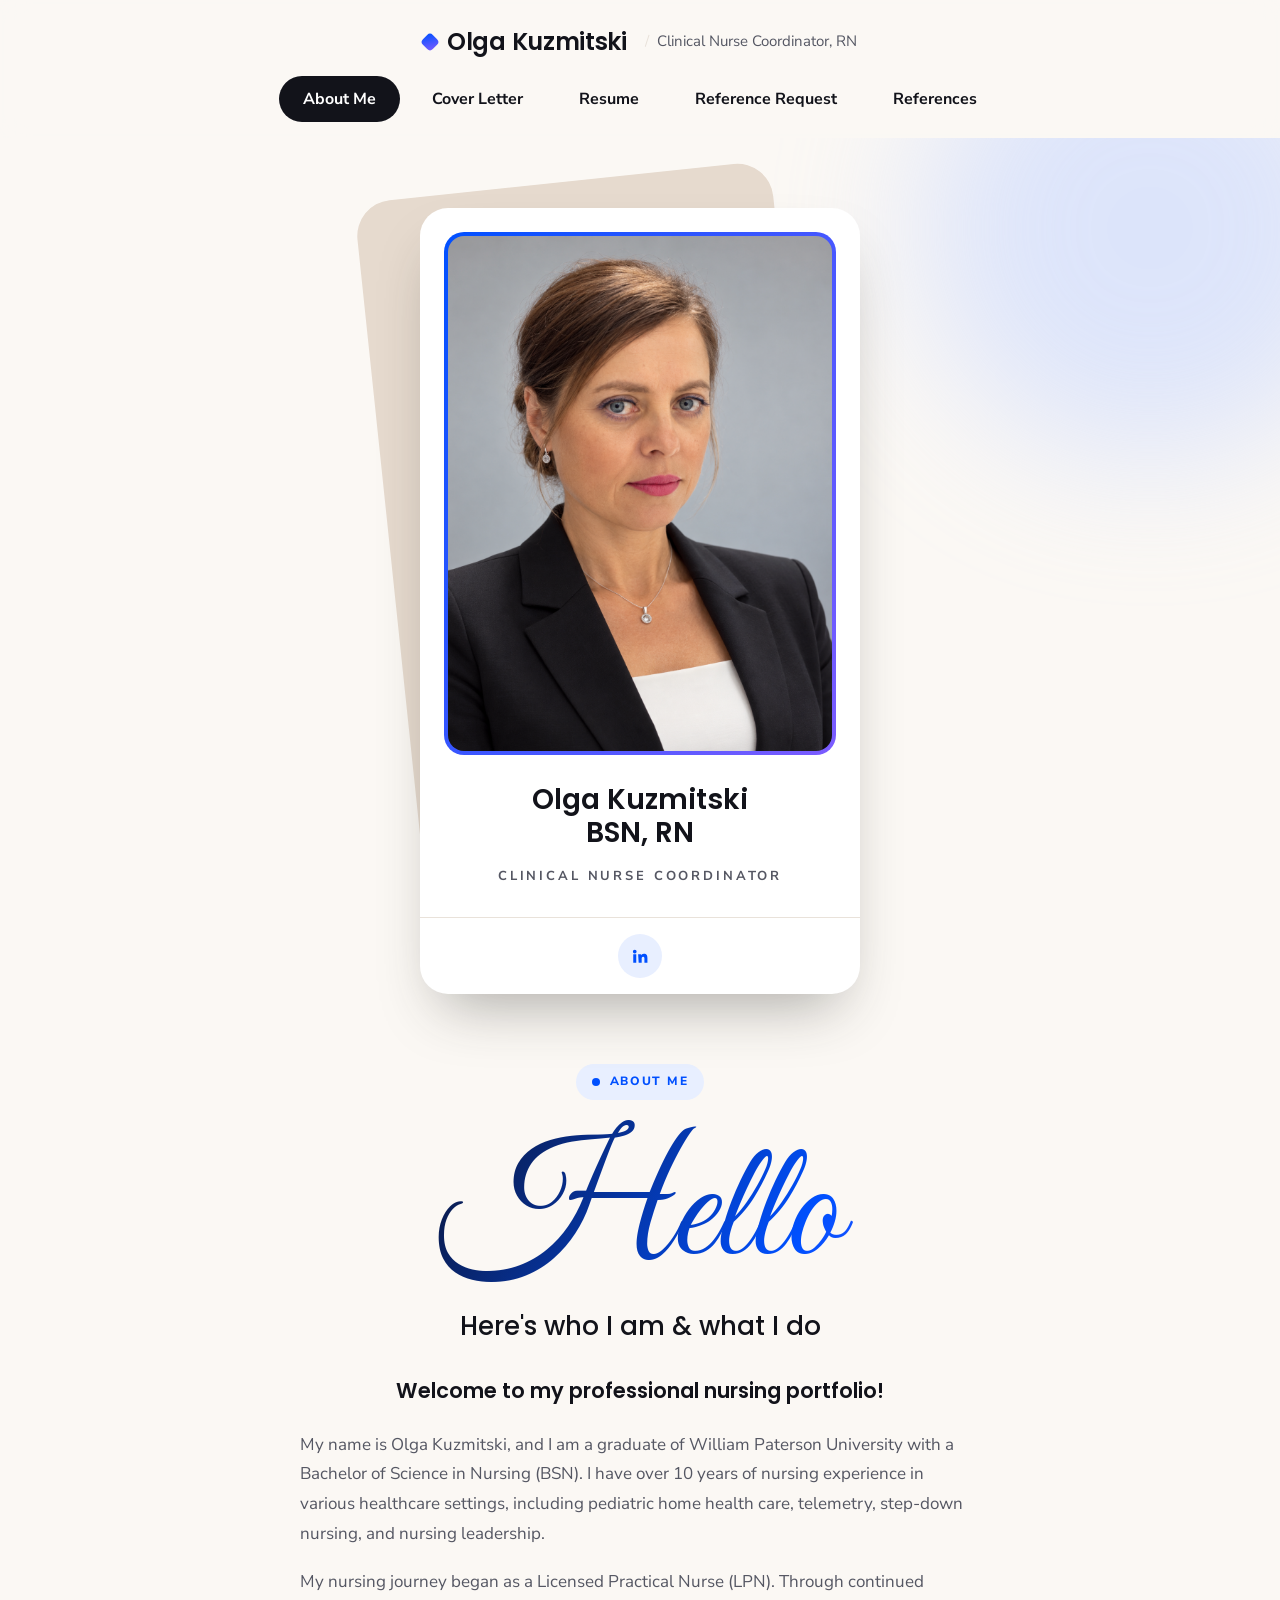
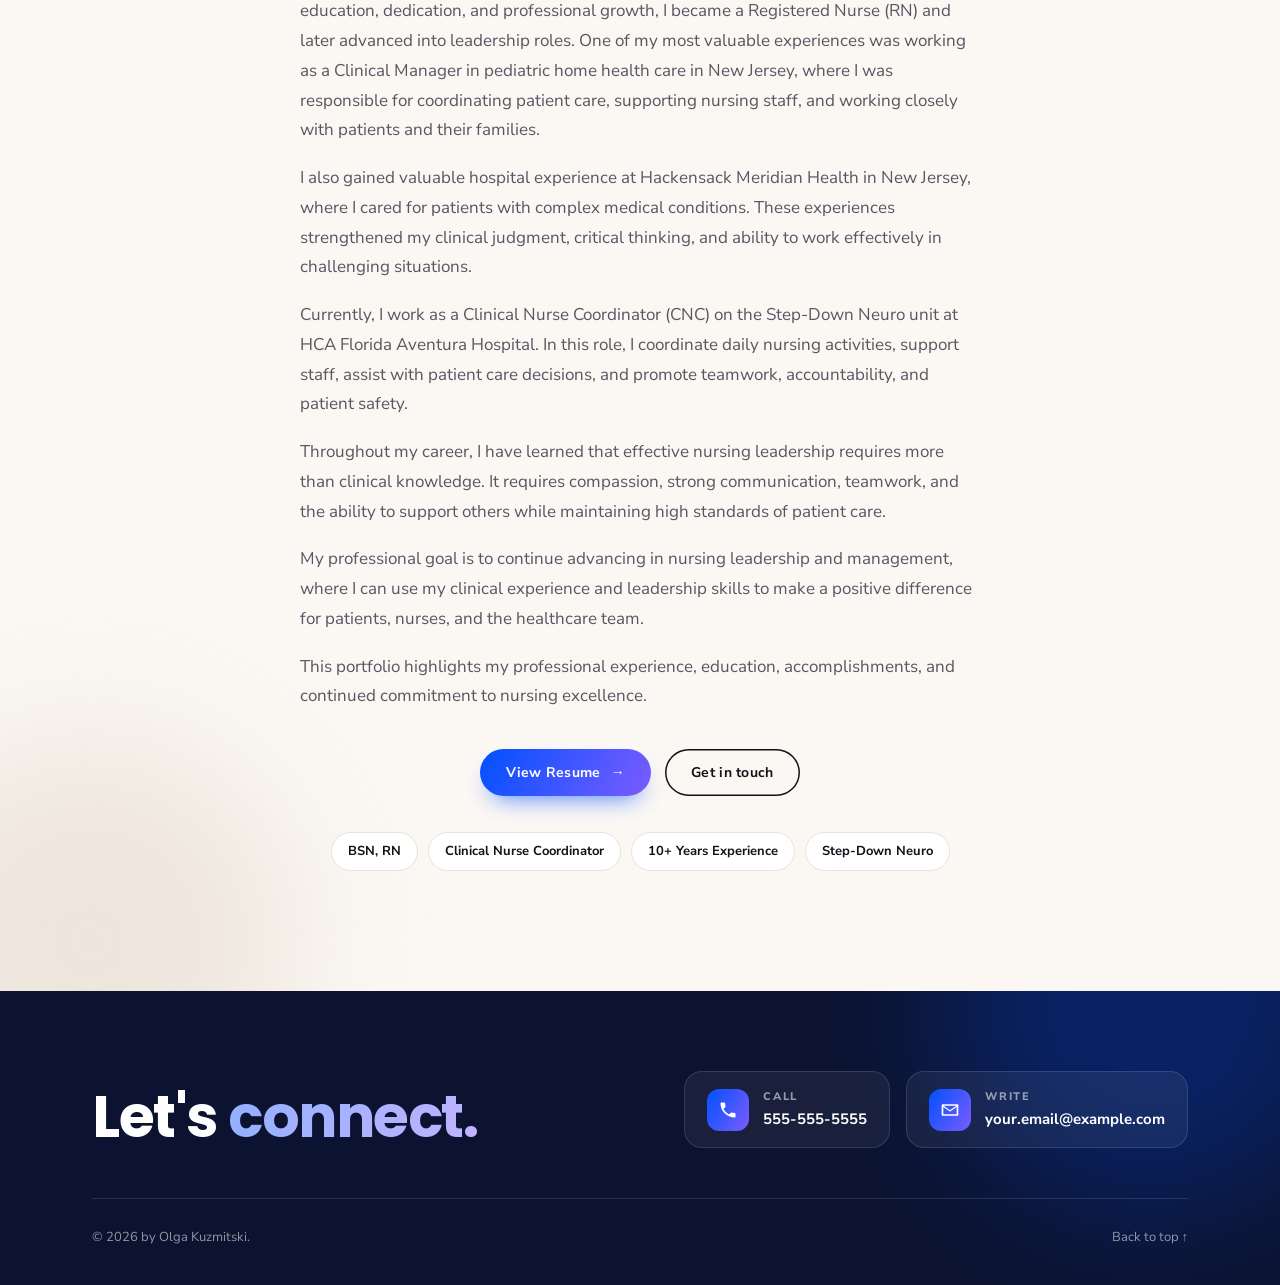
==== commit a21b038b: "Add Olga's resume (page + PDF download) and cover letter; remove Licensed RN badge Co-Authored-By: C" ====
--- a/index.html
+++ b/index.html
@@ -8,7 +8,7 @@
   <link rel="preconnect" href="https://fonts.googleapis.com">
   <link rel="preconnect" href="https://fonts.gstatic.com" crossorigin>
   <link href="https://fonts.googleapis.com/css2?family=Nunito+Sans:wght@400;600;700;800&family=Poppins:wght@500;600;700&family=Great+Vibes&display=swap" rel="stylesheet">
-  <link rel="stylesheet" href="style.css?v=4">
+  <link rel="stylesheet" href="style.css?v=5">
 </head>
 <body>
   <header class="site-header" id="top">
@@ -32,7 +32,6 @@
       <div class="blob blob-beige"></div>
       <div class="container">
         <div class="portrait reveal">
-          <div class="badge-float">Licensed RN</div>
           <div class="profile-card">
             <div class="photo-ring"><img class="photo" src="images/headshot.png" alt="Olga Kuzmitski"></div>
             <h2>Olga Kuzmitski<br>BSN, RN</h2>
@@ -96,6 +95,6 @@
       </div>
     </div>
   </footer>
-  <script src="script.js?v=4"></script>
+  <script src="script.js?v=5"></script>
 </body>
 </html>
--- a/style.css
+++ b/style.css
@@ -127,19 +127,12 @@
 .social a svg { width: 18px; height: 18px; fill: var(--blue); transition: fill .2s; }
 .social a:hover { background: var(--blue); transform: translateY(-2px); }
 .social a:hover svg { fill: var(--white); }
-.badge-float {
-  position: absolute; right: -34px; top: 54px; z-index: 2;
-  background: var(--ink); color: var(--white); font: 600 13px var(--heading-font);
-  padding: 10px 16px; border-radius: 14px; box-shadow: var(--shadow-lg);
-  animation: float 5s ease-in-out infinite;
-}
-.badge-float::before { content: "✦ "; color: #9db6ff; }
+.hero-text { max-width: 720px; }
 .hero-text h1 {
   /* Elegant handwritten "Hello" */
   font: 400 clamp(96px, 13vw, 170px)/1.1 "Great Vibes", cursive;
   margin: 24px 0 0;
 }
-.hero-text { max-width: 720px; }
 .hero-text h1 .grad-text {
   background-image: linear-gradient(120deg, var(--navy), var(--blue) 45%, var(--violet) 80%, var(--navy));
   padding: 0 .12em .08em;
@@ -194,6 +187,35 @@
   background: var(--sky) url("data:image/svg+xml,%3Csvg xmlns='http://www.w3.org/2000/svg' viewBox='0 0 16 16'%3E%3Cpath d='M3.5 8.5l3 3 6-6.5' fill='none' stroke='%230050ff' stroke-width='2.4' stroke-linecap='round' stroke-linejoin='round'/%3E%3C/svg%3E") center / 11px no-repeat;
 }
 
+/* Resume: summary, licenses, earlier roles, education, skills */
+.summary-card { position: relative; overflow: hidden; background: var(--white); border-radius: 28px; box-shadow: var(--shadow-lg); padding: 44px 48px; }
+.summary-card::before { content: ""; position: absolute; left: 0; top: 0; right: 0; height: 6px; background: var(--grad); }
+.summary-head { display: flex; justify-content: space-between; align-items: center; gap: 20px; flex-wrap: wrap; margin-bottom: 22px; }
+.summary-head h2 { font: 600 26px var(--heading-font); }
+.summary-sub { color: var(--blue); font-weight: 800; font-size: 12px; letter-spacing: .16em; text-transform: uppercase; margin-top: 4px; }
+.summary-card p { font-size: 16.5px; line-height: 1.75; color: #2c2d35; }
+.cert-grid { display: grid; grid-template-columns: repeat(4, 1fr); gap: 18px; }
+.cert-card { background: var(--white); border-radius: var(--radius); box-shadow: var(--shadow); padding: 24px 22px; border-top: 4px solid var(--blue); transition: transform .3s, box-shadow .3s; }
+.cert-card:hover { transform: translateY(-4px); box-shadow: var(--shadow-lg); }
+.cert-name { font: 600 16px/1.35 var(--heading-font); }
+.cert-meta { font-size: 13px; color: var(--ink-soft); margin-top: 8px; }
+.cert-exp { display: inline-block; margin-top: 14px; font-size: 12px; font-weight: 800; color: var(--blue); background: var(--sky); padding: 5px 12px; border-radius: 999px; }
+.earlier { background: var(--beige-light); border-radius: var(--radius); padding: 30px 36px; margin-top: 10px; }
+.earlier h3 { font: 600 20px var(--heading-font); margin-bottom: 18px; }
+.earlier-item { display: grid; grid-template-columns: 130px 1fr; gap: 20px; align-items: start; padding: 14px 0; border-top: 1px solid var(--line); font-size: 15px; }
+.earlier-item .when { margin: 0; background: var(--white); text-align: center; }
+.edu-grid { display: grid; grid-template-columns: repeat(2, 1fr); gap: 22px; }
+.edu-card { background: var(--white); border-radius: var(--radius); box-shadow: var(--shadow); padding: 30px 32px; transition: transform .3s, box-shadow .3s; }
+.edu-card:hover { transform: translateY(-4px); box-shadow: var(--shadow-lg); }
+.edu-card .title { font: 600 19px/1.3 var(--heading-font); }
+.edu-card .degree { font-size: 15px; font-weight: 700; margin-top: 8px; }
+.edu-card .honors { font-size: 13px; font-weight: 800; color: var(--violet); margin-top: 8px; }
+.edu-card .loc { font-size: 13px; color: var(--ink-soft); margin-top: 10px; display: flex; align-items: center; gap: 8px; }
+.edu-card .loc::before { content: ""; width: 7px; height: 7px; border-radius: 50%; background: var(--violet); }
+.dev-card { display: flex; align-items: center; gap: 18px; background: var(--white); border-radius: var(--radius); box-shadow: var(--shadow); padding: 22px 28px; font-size: 15.5px; }
+.dev-card .when { margin: 0; }
+.skills .chip { font-size: 14px; padding: 10px 18px; }
+
 /* ===== Letters (cover letter + reference request) ===== */
 .letter-card {
   position: relative; overflow: hidden; margin: 0 auto;
@@ -205,6 +227,8 @@
 .letter-card.narrow { max-width: 780px; }
 .letter h2 { font: 600 26px var(--heading-font); }
 .letter .role-line { color: var(--blue); font-weight: 800; font-size: 12px; letter-spacing: .16em; text-transform: uppercase; margin: 6px 0 34px; }
+.letter .role-line:has(+ .org-line) { margin-bottom: 4px; }
+.letter .org-line { font-size: 14px; color: var(--ink-soft); margin-bottom: 34px; }
 .letter .salutation { font: 600 18px var(--heading-font); margin-bottom: 18px; }
 .letter p { margin-bottom: 16px; color: #2c2d35; font-size: 16px; }
 .letter .signature { margin-top: 30px; font: 600 16px var(--heading-font); }
@@ -278,6 +302,7 @@
 /* ===== Tablet & phone ===== */
 @media (max-width: 1000px) {
   .ref-grid { grid-template-columns: repeat(2, 1fr); }
+  .cert-grid { grid-template-columns: repeat(2, 1fr); }
 }
 @media (max-width: 860px) {
   .container { padding: 0 16px; }
@@ -299,7 +324,6 @@
   .portrait { width: calc(100% - 30px); max-width: 380px; }
   .profile-card { padding: 16px 16px 0; }
   .social { margin: 0 -16px; }
-  .badge-float { right: -14px; }
   .hero-text .sub { font-size: 21px; }
 
   .page-hero { padding: 50px 0 40px; }
@@ -311,6 +335,12 @@
   .timeline::before { left: 7px; }
   .entry { grid-template-columns: 1fr; gap: 18px; padding: 26px 22px; }
   .entry::before { left: -31px; top: 32px; width: 16px; height: 16px; }
+  .summary-card { padding: 34px 22px; }
+  .cert-grid, .edu-grid { grid-template-columns: 1fr; }
+  .earlier { padding: 26px 20px; }
+  .earlier-item { grid-template-columns: 1fr; gap: 8px; }
+  .earlier-item .when { justify-self: start; }
+  .dev-card { flex-direction: column; align-items: flex-start; gap: 10px; padding: 22px; }
 
   .letter-card, .letter-card.with-art { grid-template-columns: 1fr; gap: 40px; padding: 40px 22px; }
   .art-col { max-width: 240px; width: 100%; margin: 10px auto 0; }
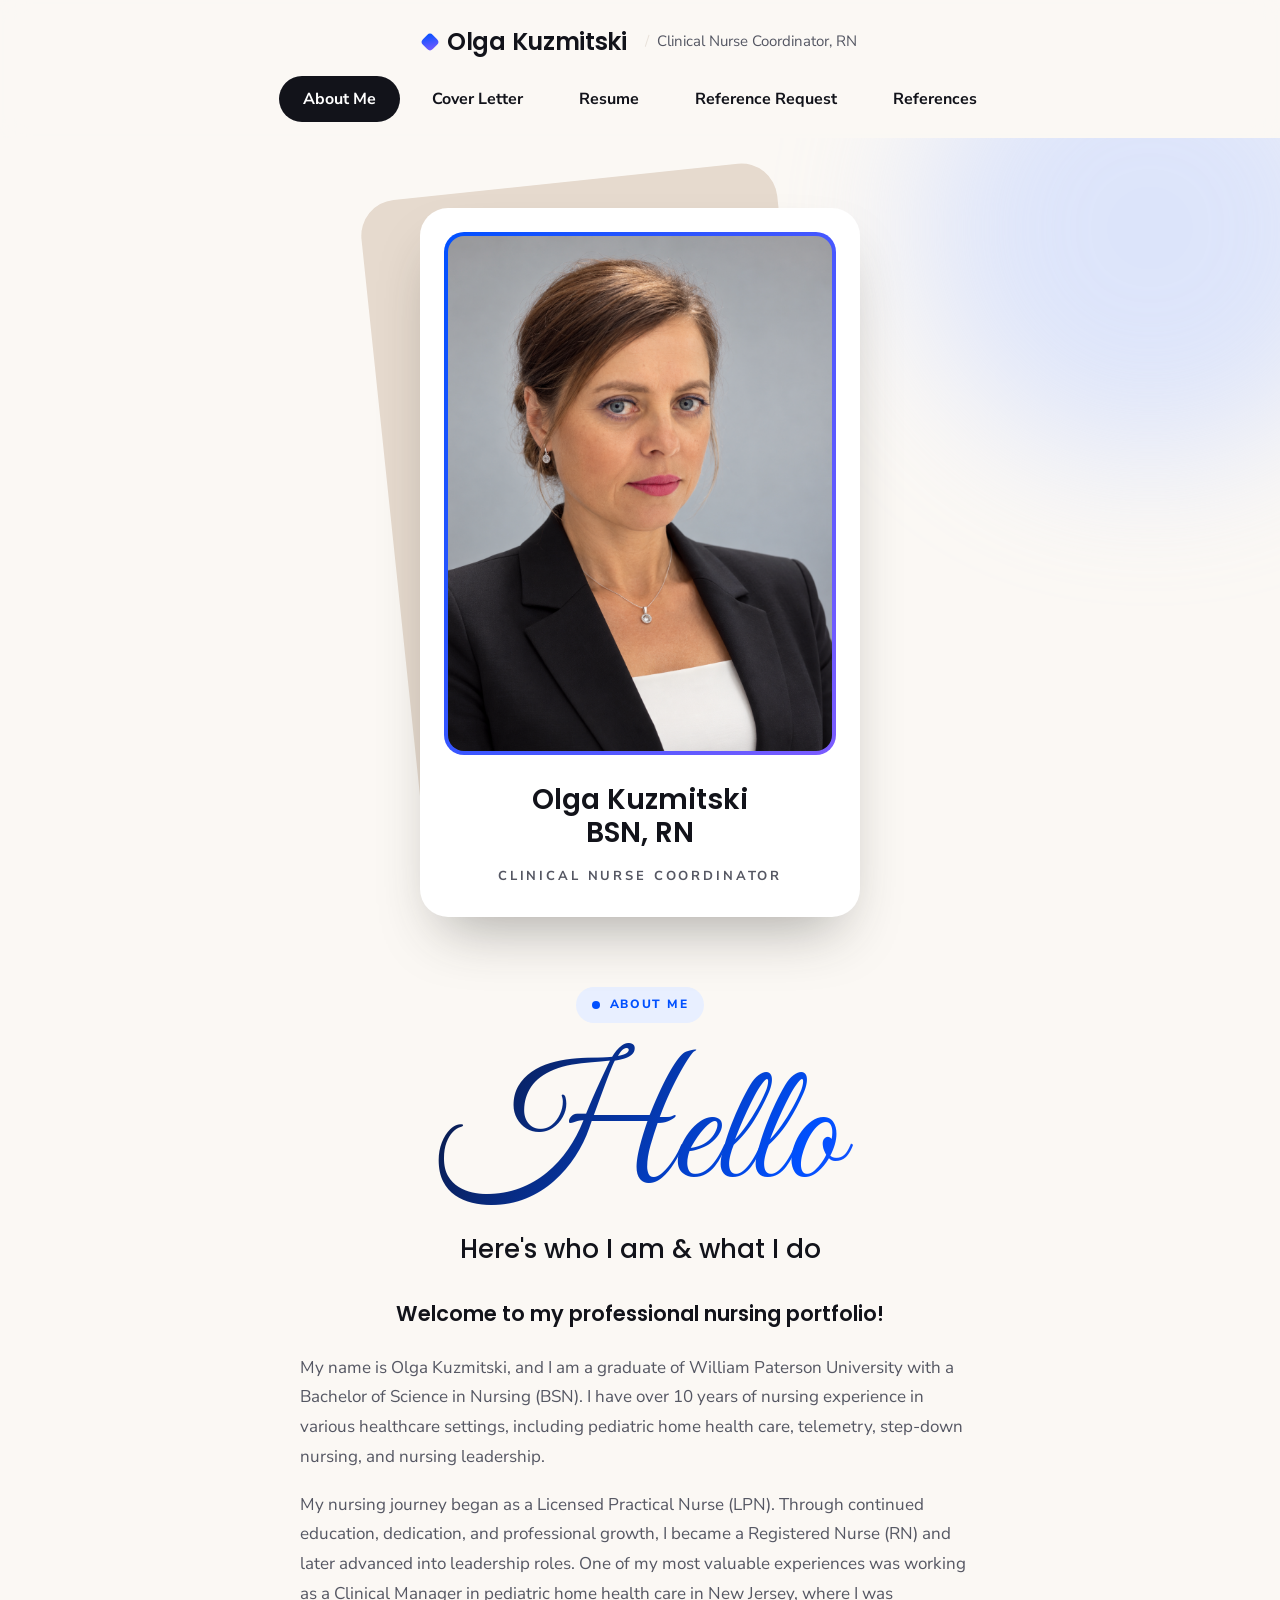
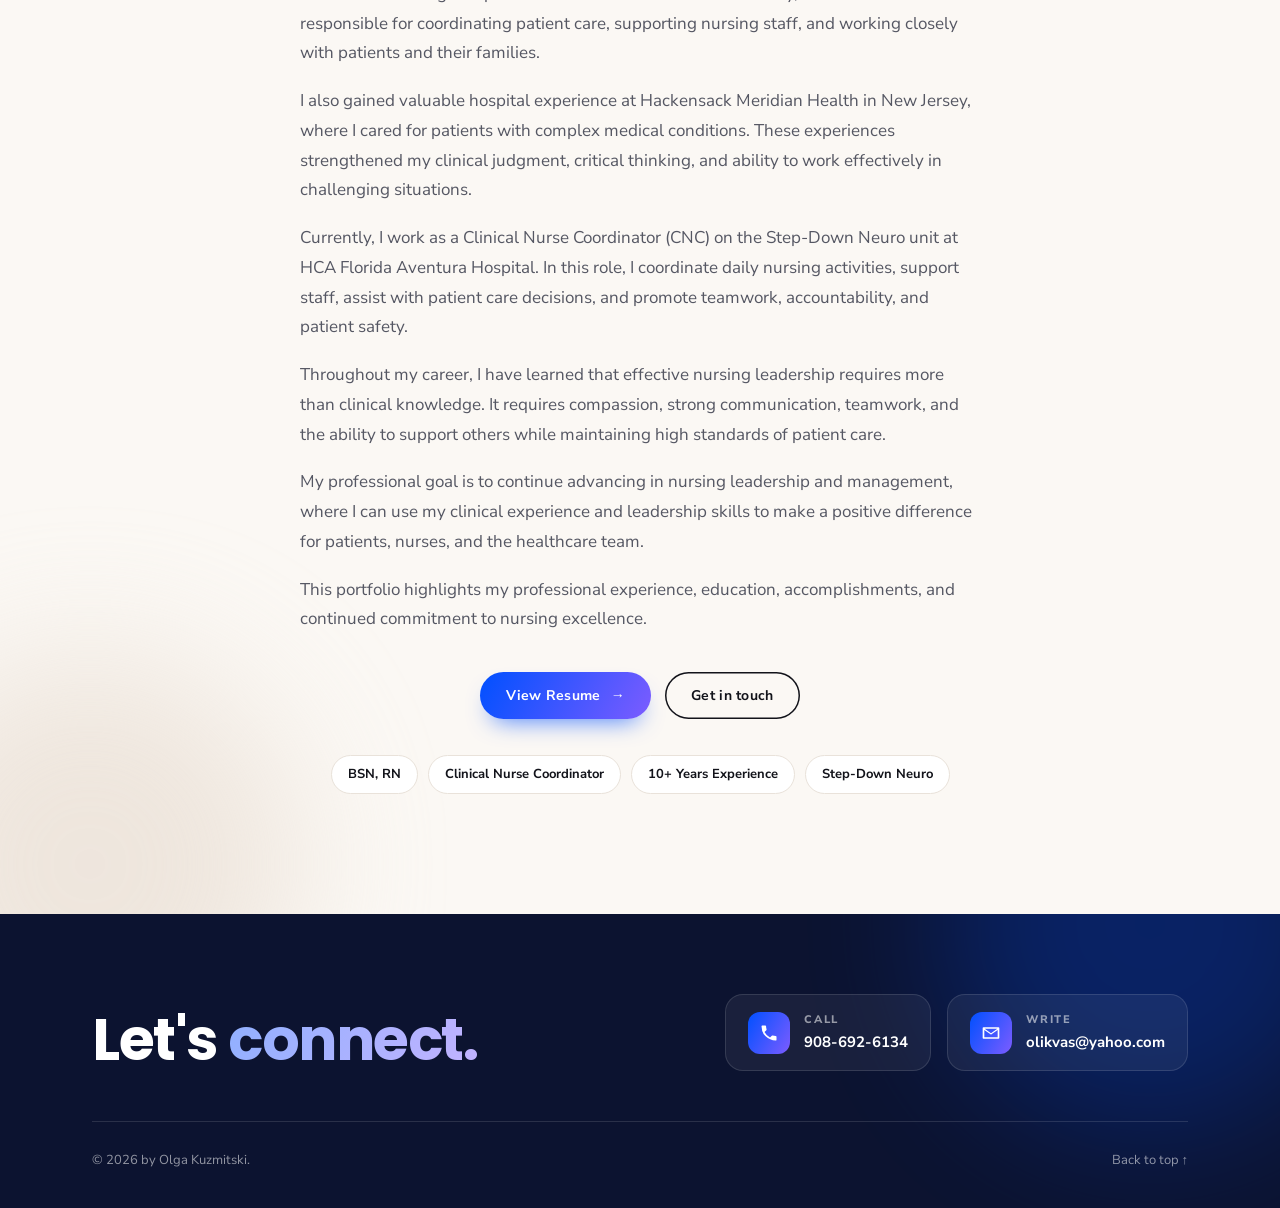
==== commit e9d0aae0: "Add real contact info to footer; remove cover letter image and LinkedIn button Co-Authored-By: Claud" ====
--- a/index.html
+++ b/index.html
@@ -36,11 +36,6 @@
             <div class="photo-ring"><img class="photo" src="images/headshot.png" alt="Olga Kuzmitski"></div>
             <h2>Olga Kuzmitski<br>BSN, RN</h2>
             <div class="role">Clinical Nurse Coordinator</div>
-            <div class="social">
-              <a href="https://www.linkedin.com/" target="_blank" rel="noopener" aria-label="LinkedIn">
-                <svg viewBox="0 0 24 24"><path d="M4.98 3.5a2.5 2.5 0 1 1 0 5 2.5 2.5 0 0 1 0-5zM3 9.5h4V21H3zM9.5 9.5h3.8v1.6h.06c.53-1 1.83-2.06 3.77-2.06 4.03 0 4.77 2.65 4.77 6.1V21h-4v-5.1c0-1.22-.02-2.78-1.7-2.78-1.7 0-1.96 1.33-1.96 2.7V21h-4z"/></svg>
-              </a>
-            </div>
           </div>
         </div>
 
@@ -60,7 +55,7 @@
           </div>
           <div class="actions reveal" style="--d:.4s">
             <a class="btn" href="resume.html">View Resume <span class="arrow">→</span></a>
-            <a class="btn btn-ghost" href="mailto:your.email@example.com">Get in touch</a>
+            <a class="btn btn-ghost" href="mailto:olikvas@yahoo.com">Get in touch</a>
           </div>
           <div class="chips reveal" style="--d:.5s">
             <span class="chip">BSN, RN</span>
@@ -79,13 +74,13 @@
       <div class="footer-top">
         <h2>Let's <span class="light">connect.</span></h2>
         <div class="contact-cards">
-          <a class="contact-card" href="tel:5555555555">
+          <a class="contact-card" href="tel:9086926134">
             <span class="ic"><svg viewBox="0 0 24 24"><path d="M6.6 10.8a15.1 15.1 0 0 0 6.6 6.6l2.2-2.2a1 1 0 0 1 1-.25c1.1.37 2.3.57 3.6.57a1 1 0 0 1 1 1V20a1 1 0 0 1-1 1A17 17 0 0 1 3 4a1 1 0 0 1 1-1h3.5a1 1 0 0 1 1 1c0 1.25.2 2.45.57 3.57a1 1 0 0 1-.25 1z"/></svg></span>
-            <span><span class="label">Call</span><span class="value">555-555-5555</span></span>
+            <span><span class="label">Call</span><span class="value">908-692-6134</span></span>
           </a>
-          <a class="contact-card" href="mailto:your.email@example.com">
+          <a class="contact-card" href="mailto:olikvas@yahoo.com">
             <span class="ic"><svg viewBox="0 0 24 24"><path d="M3 5h18a1 1 0 0 1 1 1v12a1 1 0 0 1-1 1H3a1 1 0 0 1-1-1V6a1 1 0 0 1 1-1zm1.4 2L12 12.2 19.6 7zM20 8.4l-7.4 5.1a1 1 0 0 1-1.2 0L4 8.4V17h16z"/></svg></span>
-            <span><span class="label">Write</span><span class="value">your.email@example.com</span></span>
+            <span><span class="label">Write</span><span class="value">olikvas@yahoo.com</span></span>
           </a>
         </div>
       </div>
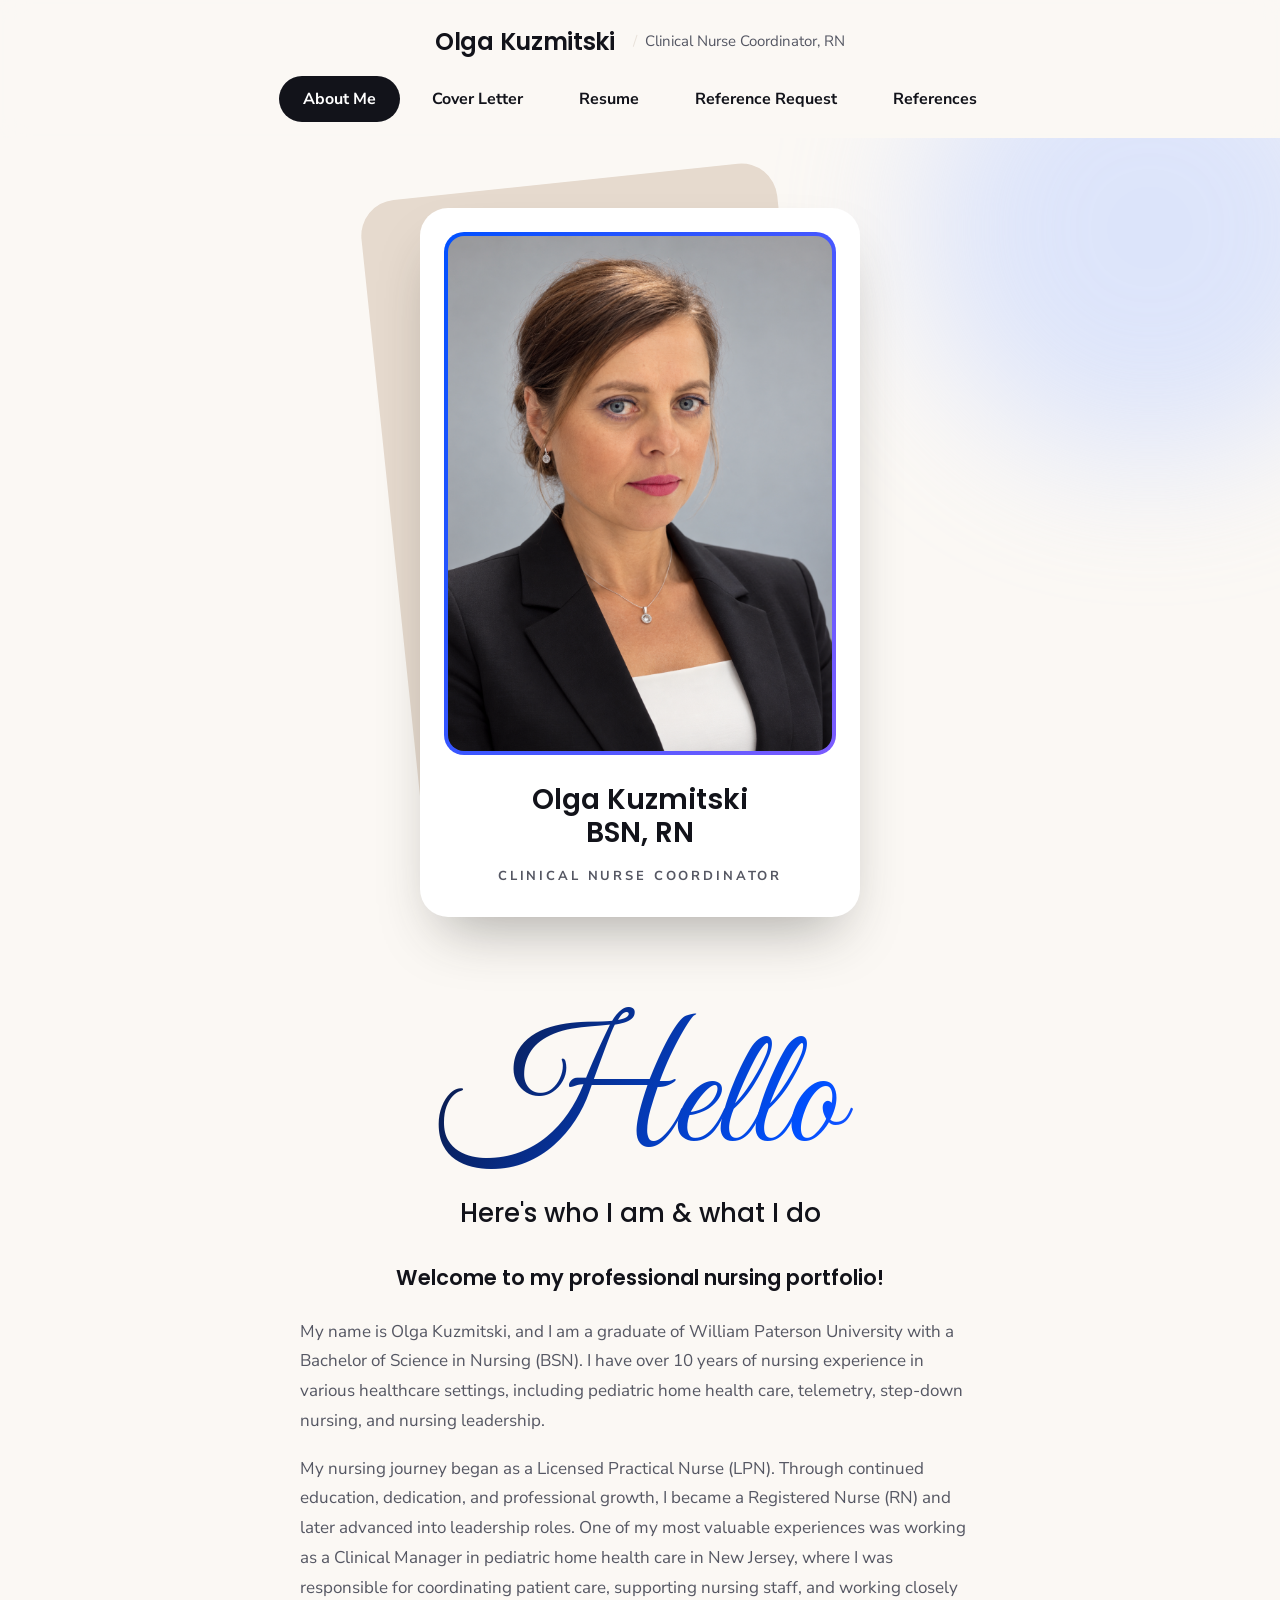
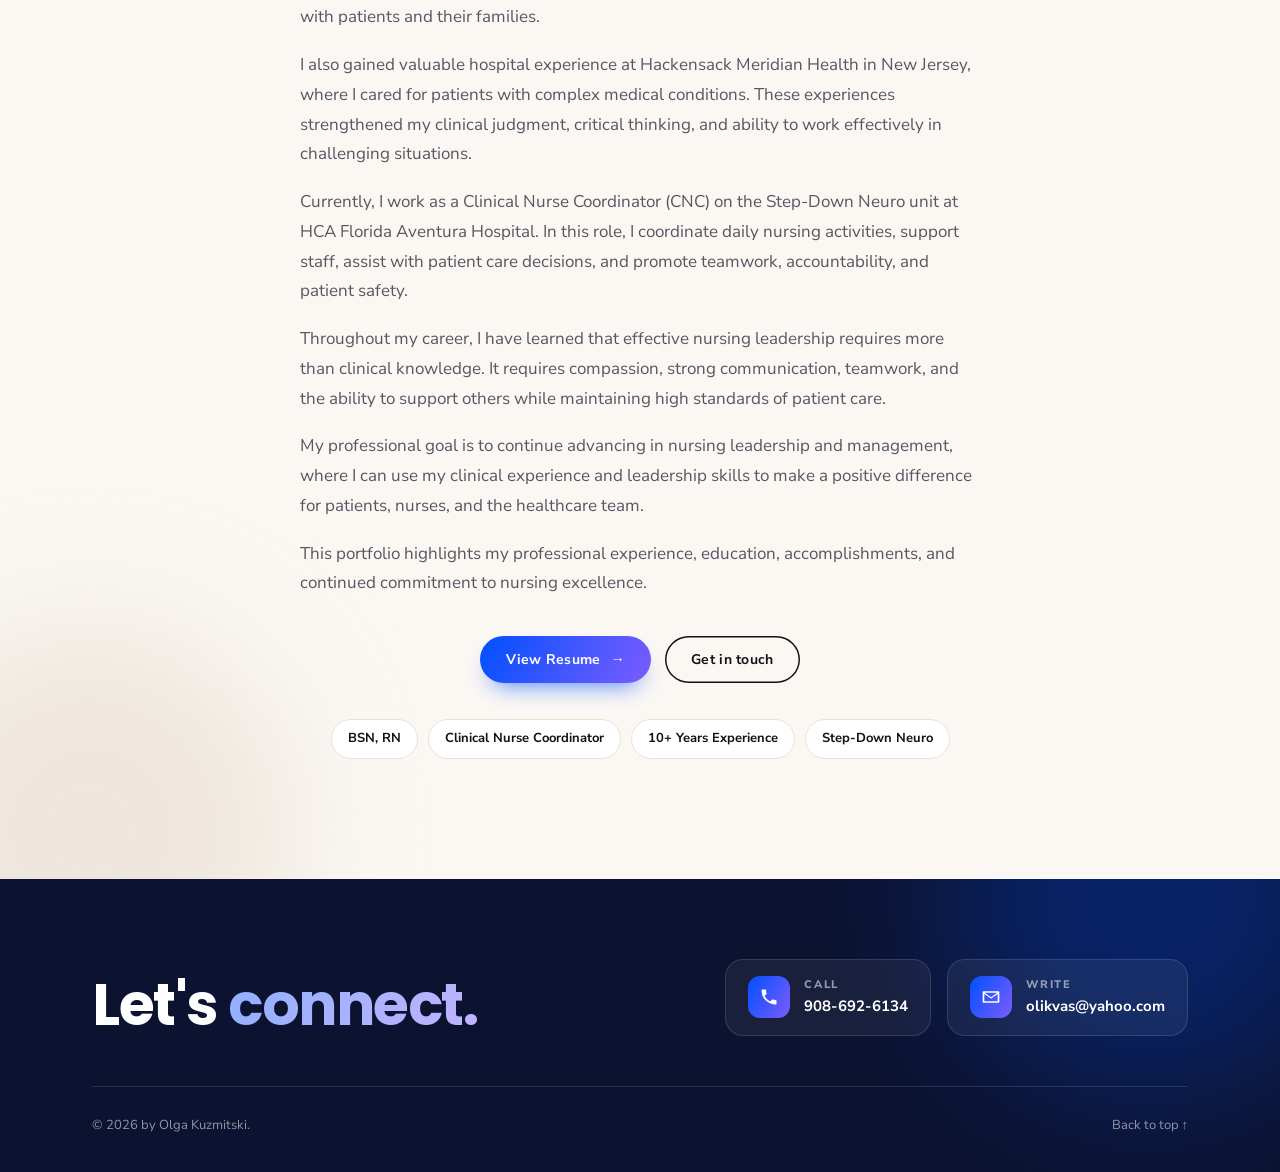
==== commit e2149c65: "Remove header diamond and About Me label above Hello Co-Authored-By: Claude Opus 5.5 (1M context) <n" ====
--- a/index.html
+++ b/index.html
@@ -8,7 +8,7 @@
   <link rel="preconnect" href="https://fonts.googleapis.com">
   <link rel="preconnect" href="https://fonts.gstatic.com" crossorigin>
   <link href="https://fonts.googleapis.com/css2?family=Nunito+Sans:wght@400;600;700;800&family=Poppins:wght@500;600;700&family=Great+Vibes&display=swap" rel="stylesheet">
-  <link rel="stylesheet" href="style.css?v=5">
+  <link rel="stylesheet" href="style.css?v=8">
 </head>
 <body>
   <header class="site-header" id="top">
@@ -40,7 +40,6 @@
         </div>
 
         <div class="hero-text">
-          <div class="eyebrow reveal"><span class="dot"></span>About Me</div>
           <h1 class="reveal" style="--d:.1s"><span class="grad-text">Hello</span></h1>
           <div class="sub reveal" style="--d:.2s">Here's who I am &amp; what I do</div>
           <div class="about reveal" style="--d:.3s">
@@ -90,6 +89,6 @@
       </div>
     </div>
   </footer>
-  <script src="script.js?v=5"></script>
+  <script src="script.js?v=8"></script>
 </body>
 </html>
--- a/style.css
+++ b/style.css
@@ -55,7 +55,6 @@
   display: flex; align-items: center; gap: 10px;
   font-family: var(--heading-font); font-weight: 600; font-size: 24px; letter-spacing: -.3px;
 }
-.brand-name::before { content: ""; width: 14px; height: 14px; border-radius: 4px; background: var(--grad); transform: rotate(45deg); }
 .brand-tag { font-size: 15px; color: var(--ink-soft); }
 .brand-tag::before { content: "/"; margin-right: 8px; color: var(--line); }
 
@@ -240,13 +239,15 @@
 .art-col { position: relative; align-self: center; }
 .art-col::before { content: ""; position: absolute; inset: -16px; border-radius: 50%; border: 2px dashed #b9cbff; }
 .art { width: 100%; aspect-ratio: 300 / 380; border-radius: 50%; object-fit: cover; box-shadow: var(--shadow-lg); }
+/* Full-length photo: oval matches the photo's 2:3 shape so head and feet stay in view */
+.art.tall { aspect-ratio: 2 / 3; }
 
 /* ===== References ===== */
 .refs-banner { position: relative; border-radius: 28px; overflow: hidden; height: 240px; margin-bottom: 44px; box-shadow: var(--shadow); }
 .refs-banner img { width: 100%; height: 100%; object-fit: cover; }
 .refs-banner::after { content: ""; position: absolute; inset: 0; background: linear-gradient(90deg, rgba(12,19,48,.55), rgba(12,19,48,0) 60%); }
 .refs-banner p { position: absolute; left: 40px; bottom: 34px; z-index: 1; color: var(--white); font: 600 24px/1.3 var(--heading-font); max-width: 380px; }
-.ref-grid { display: grid; grid-template-columns: repeat(3, 1fr); gap: 24px; }
+.ref-grid { display: grid; grid-template-columns: repeat(2, 1fr); gap: 24px; }
 .ref-card { background: var(--white); border-radius: var(--radius); box-shadow: var(--shadow); padding: 28px; transition: transform .3s, box-shadow .3s; }
 .ref-card:hover { transform: translateY(-4px); box-shadow: var(--shadow-lg); }
 .ref-top { display: flex; gap: 14px; align-items: center; margin-bottom: 16px; }
